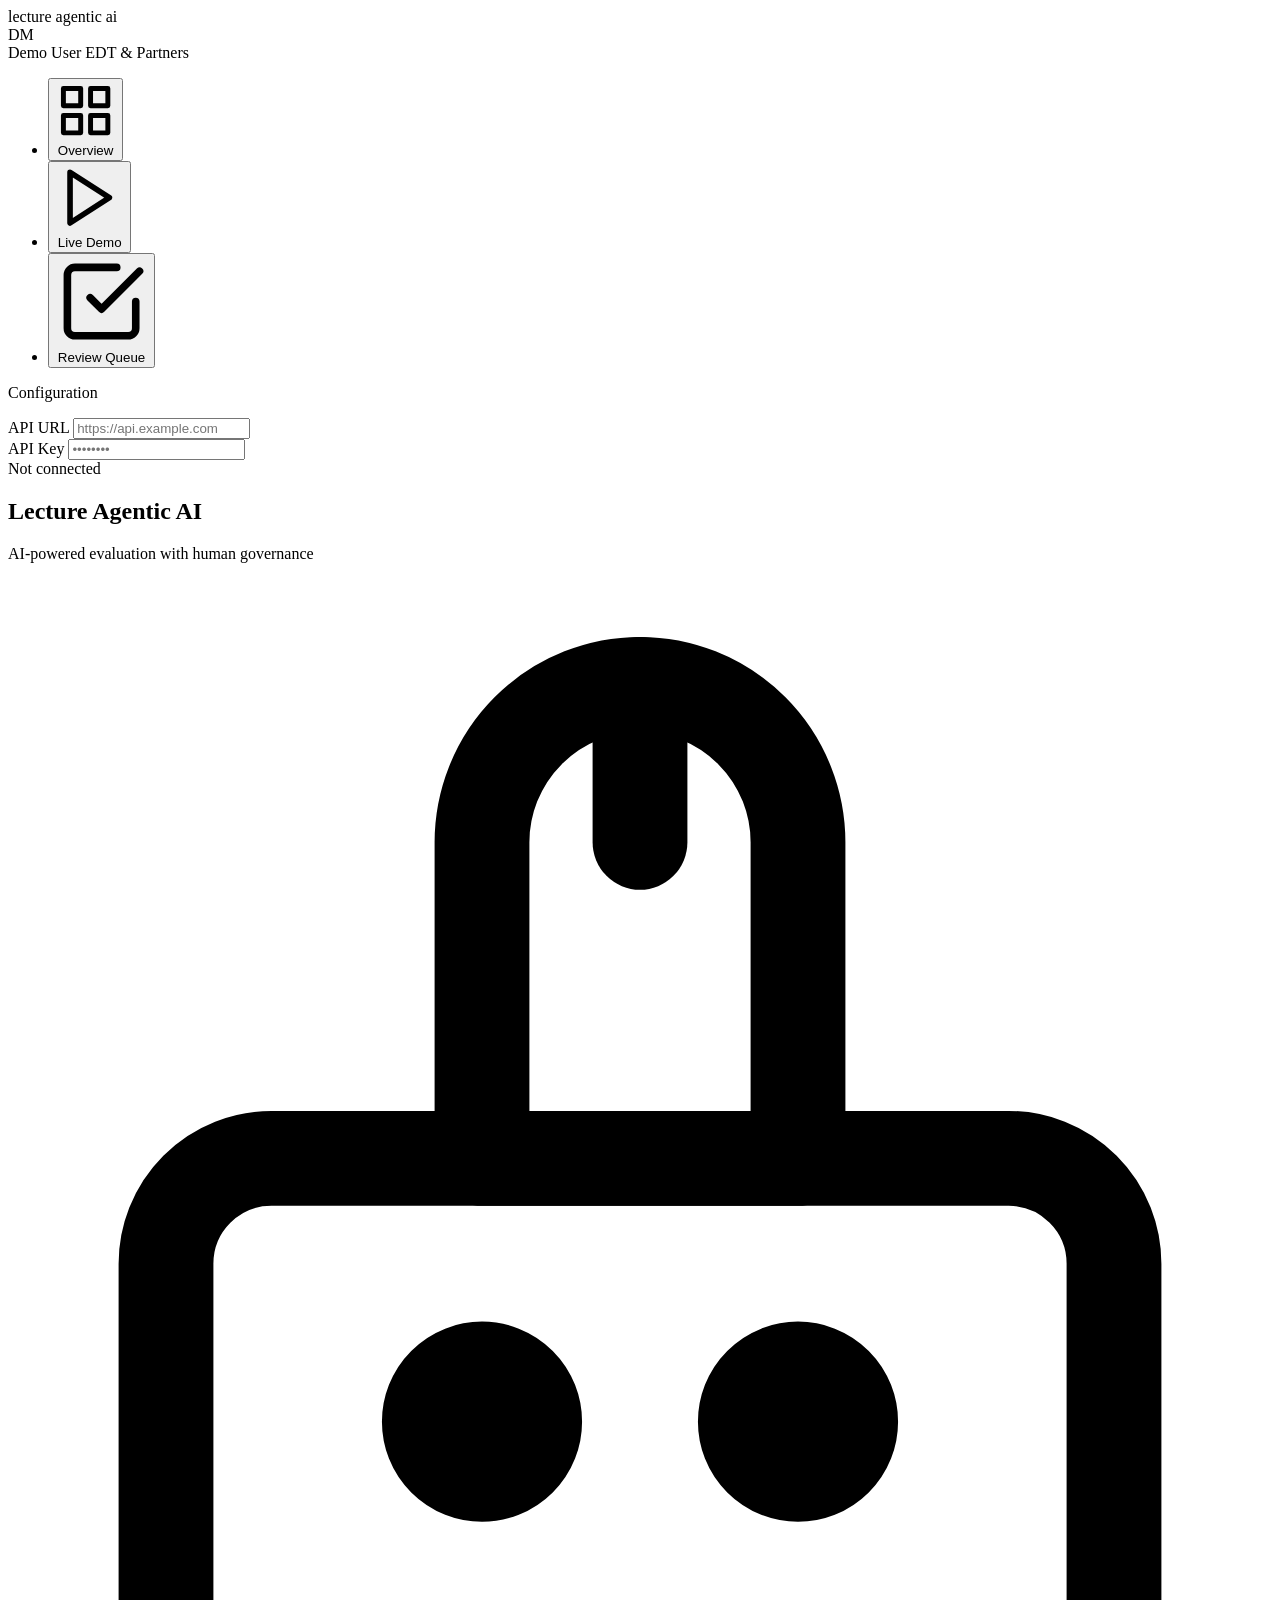
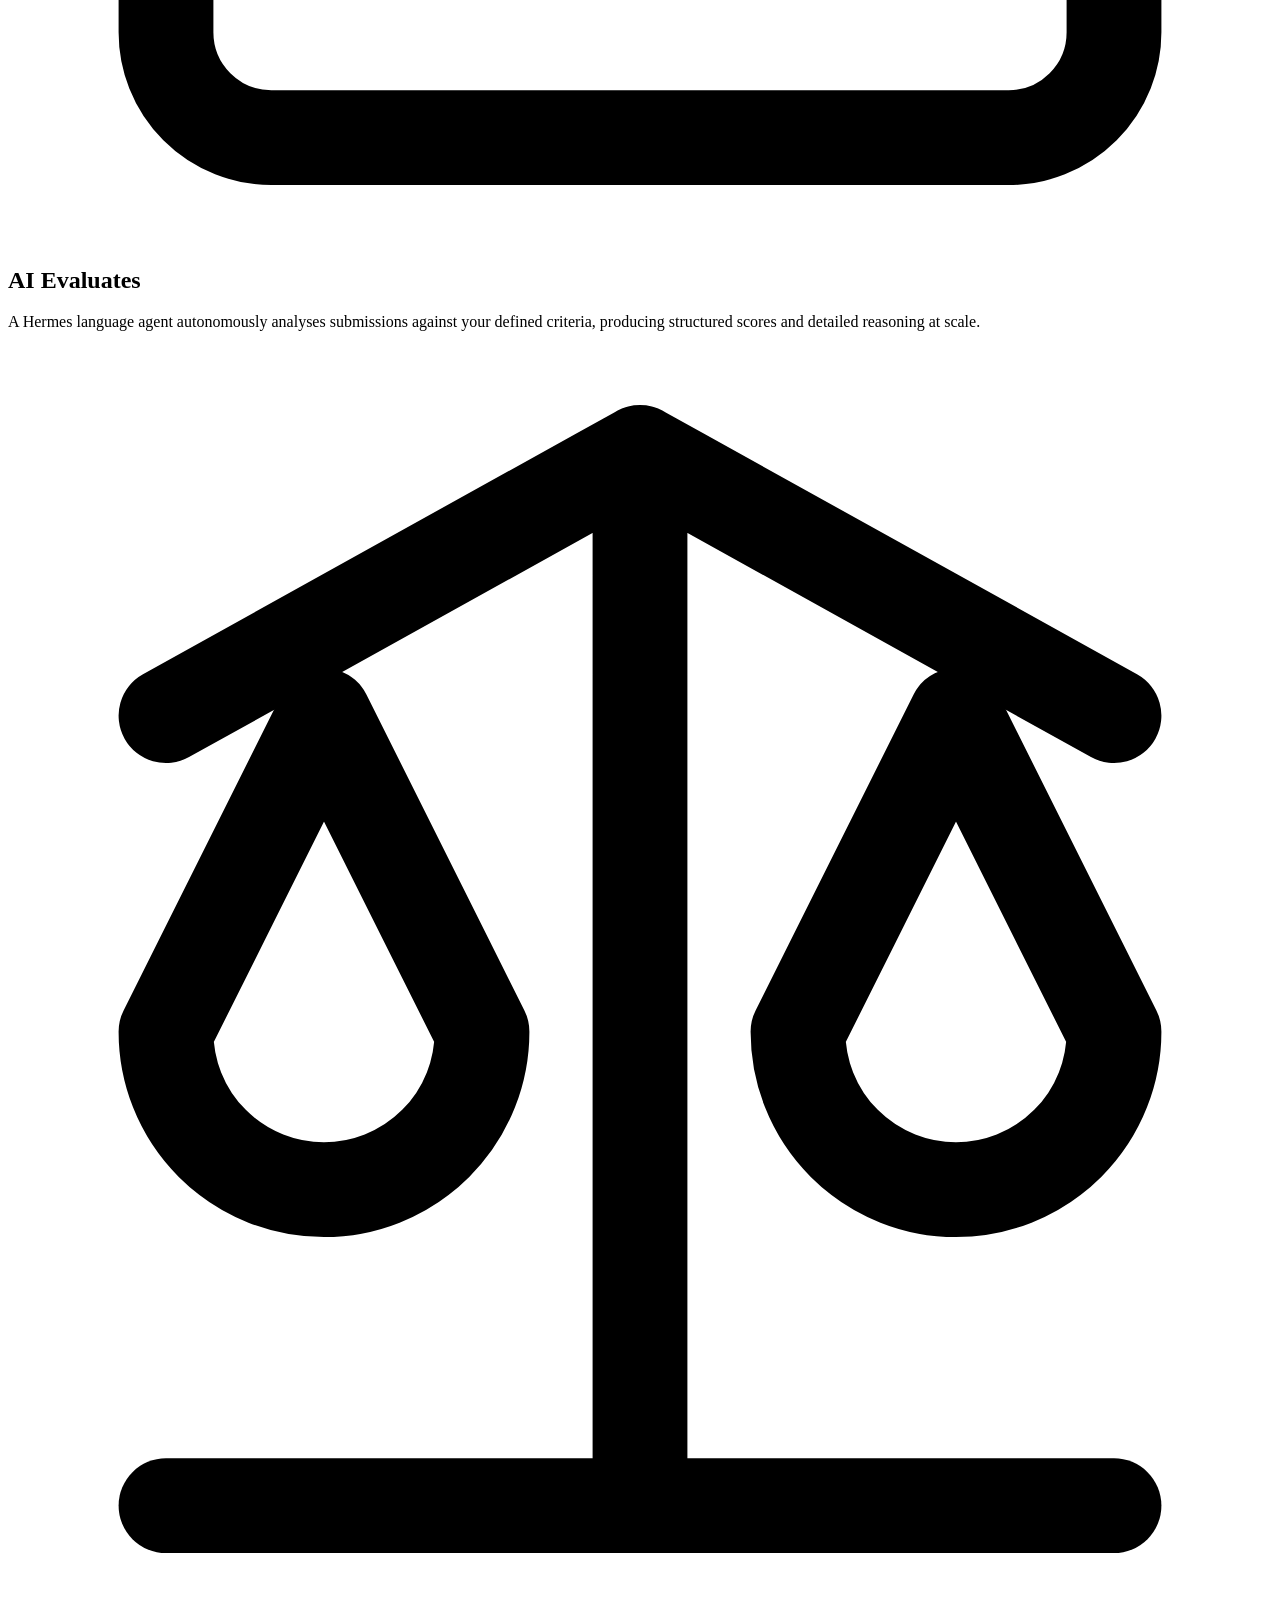
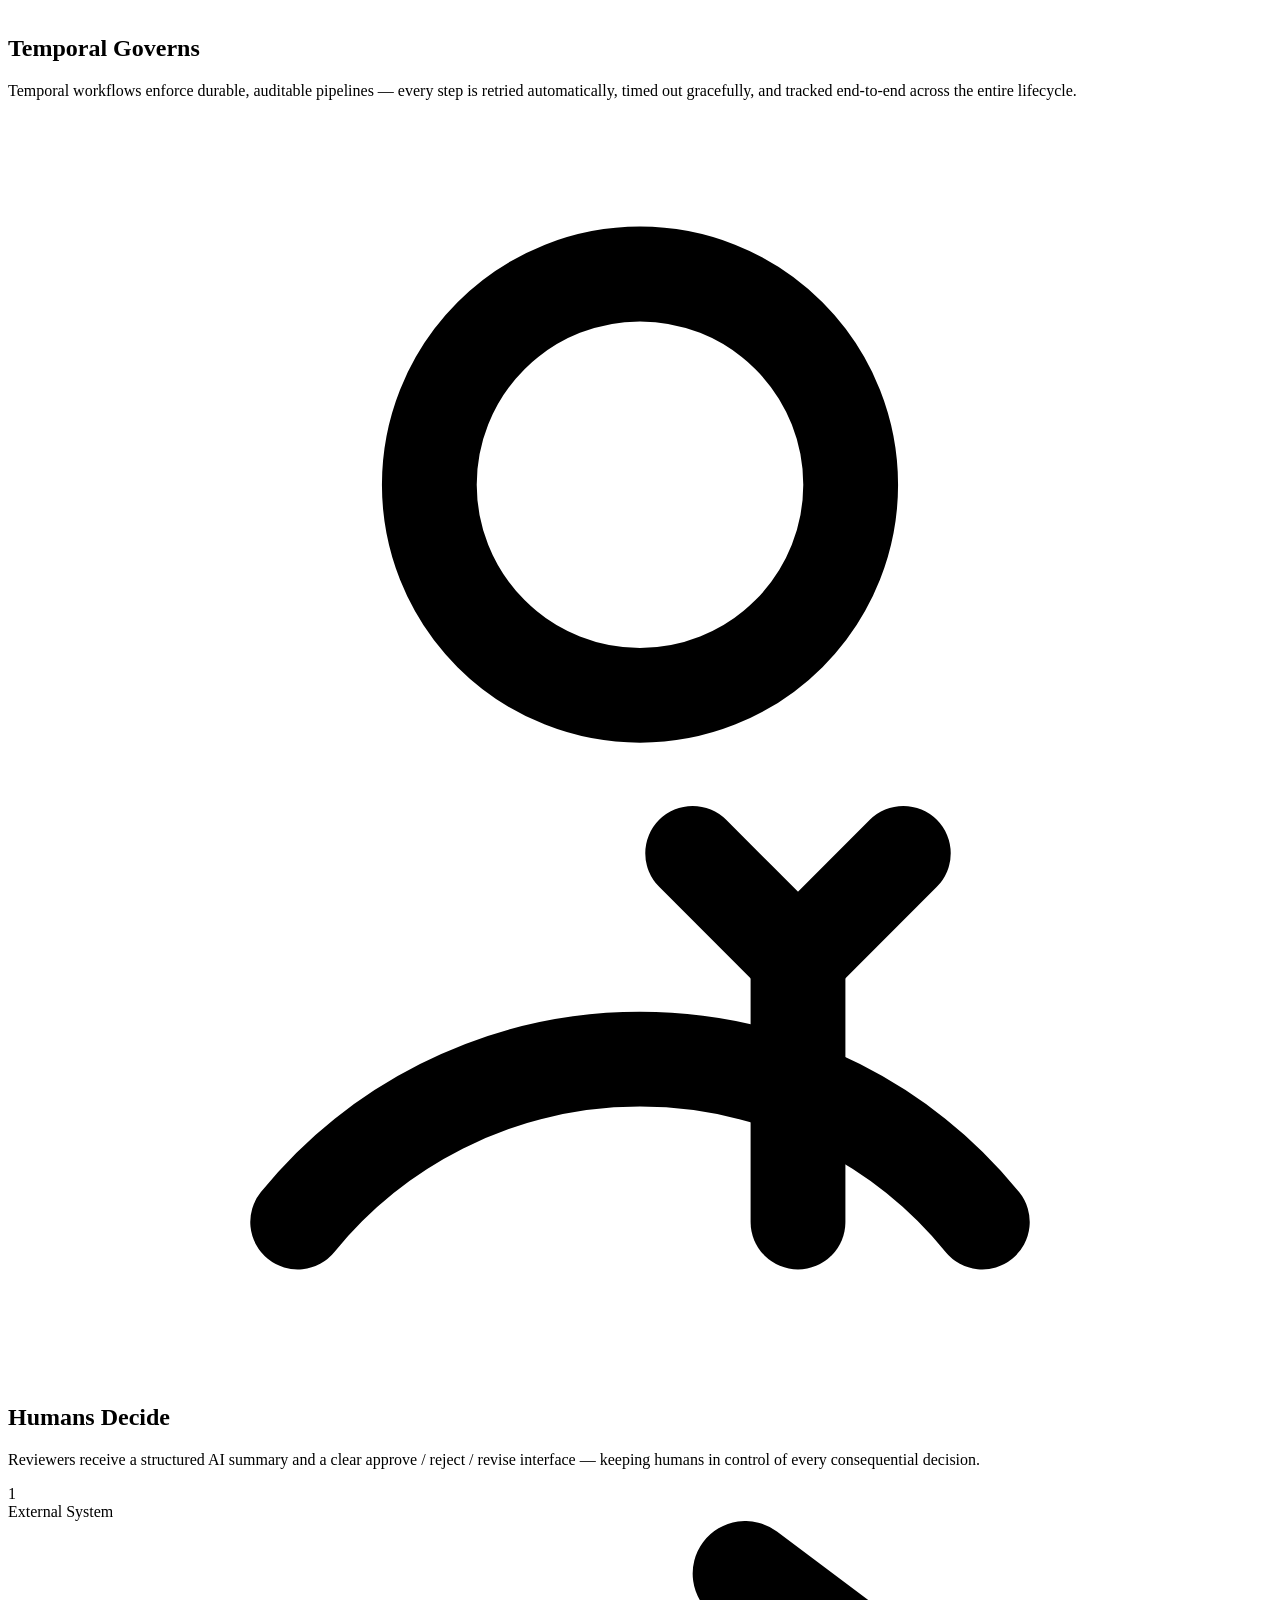
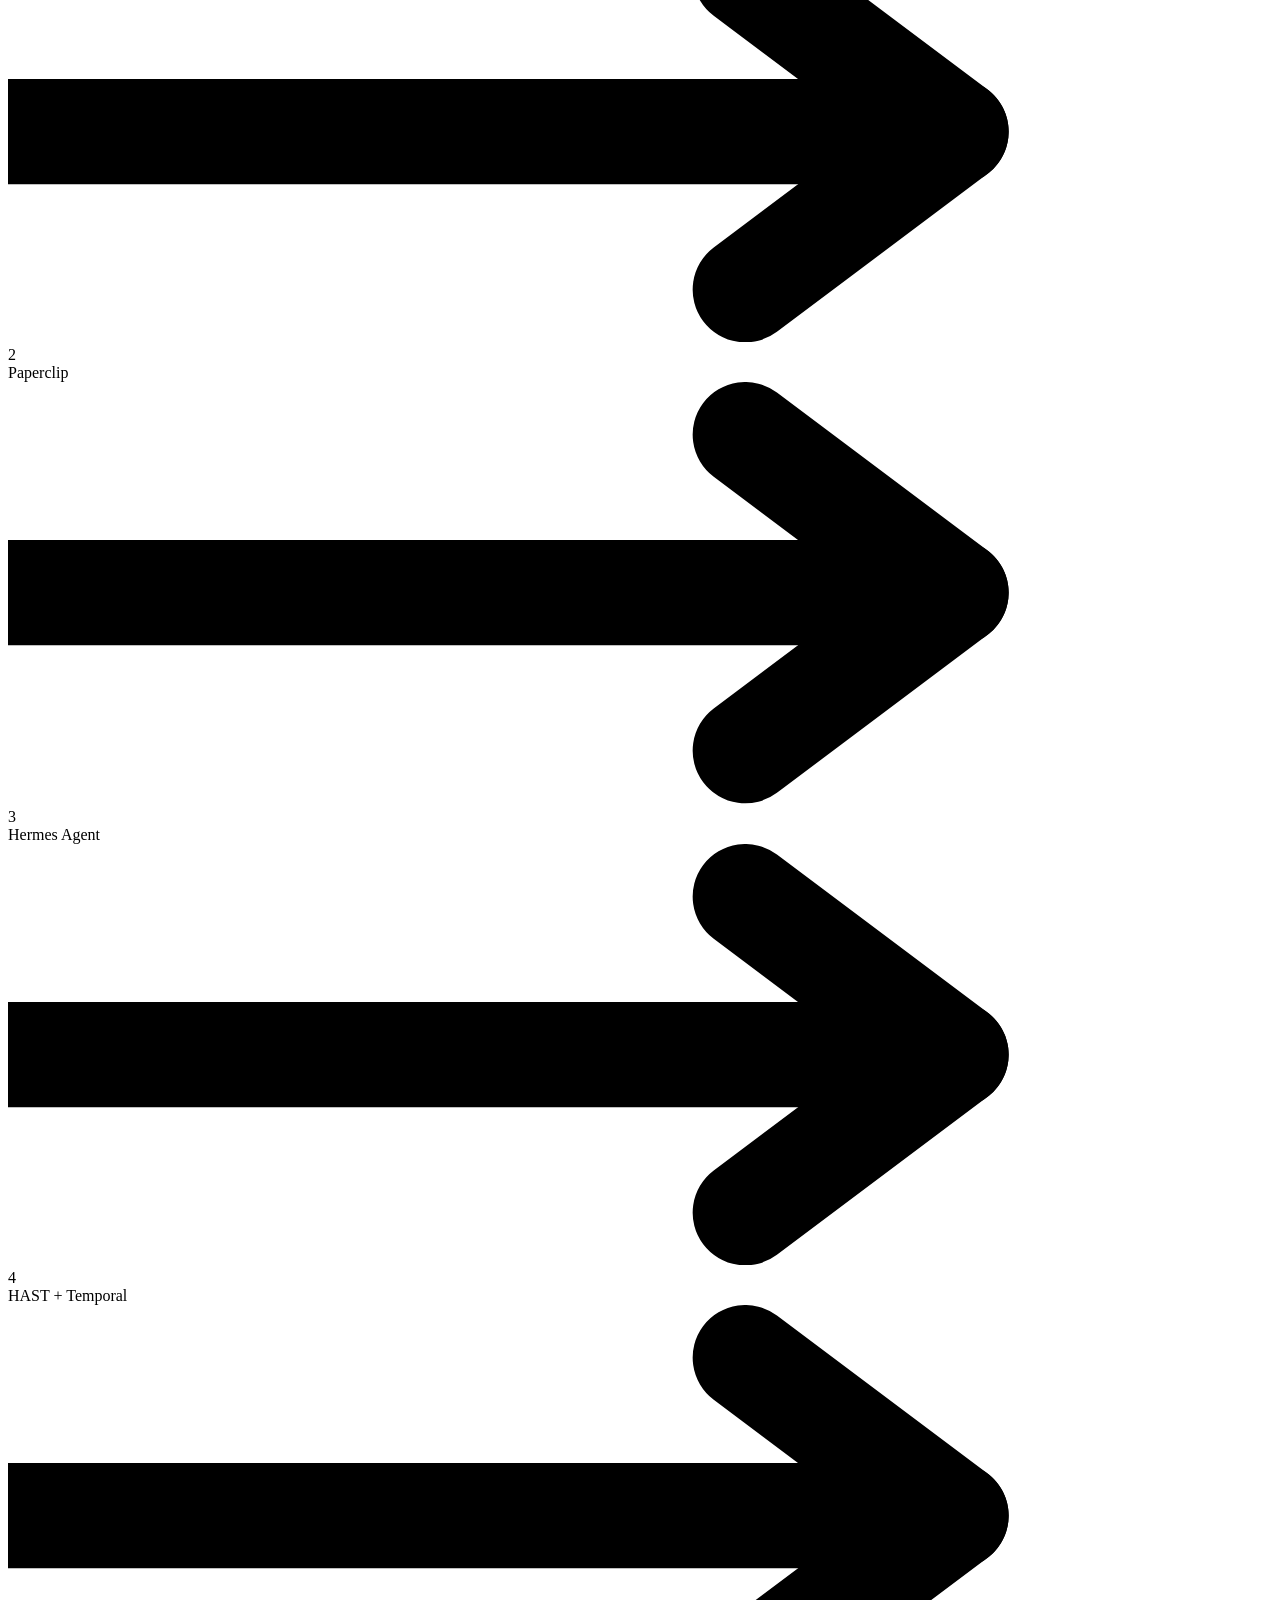
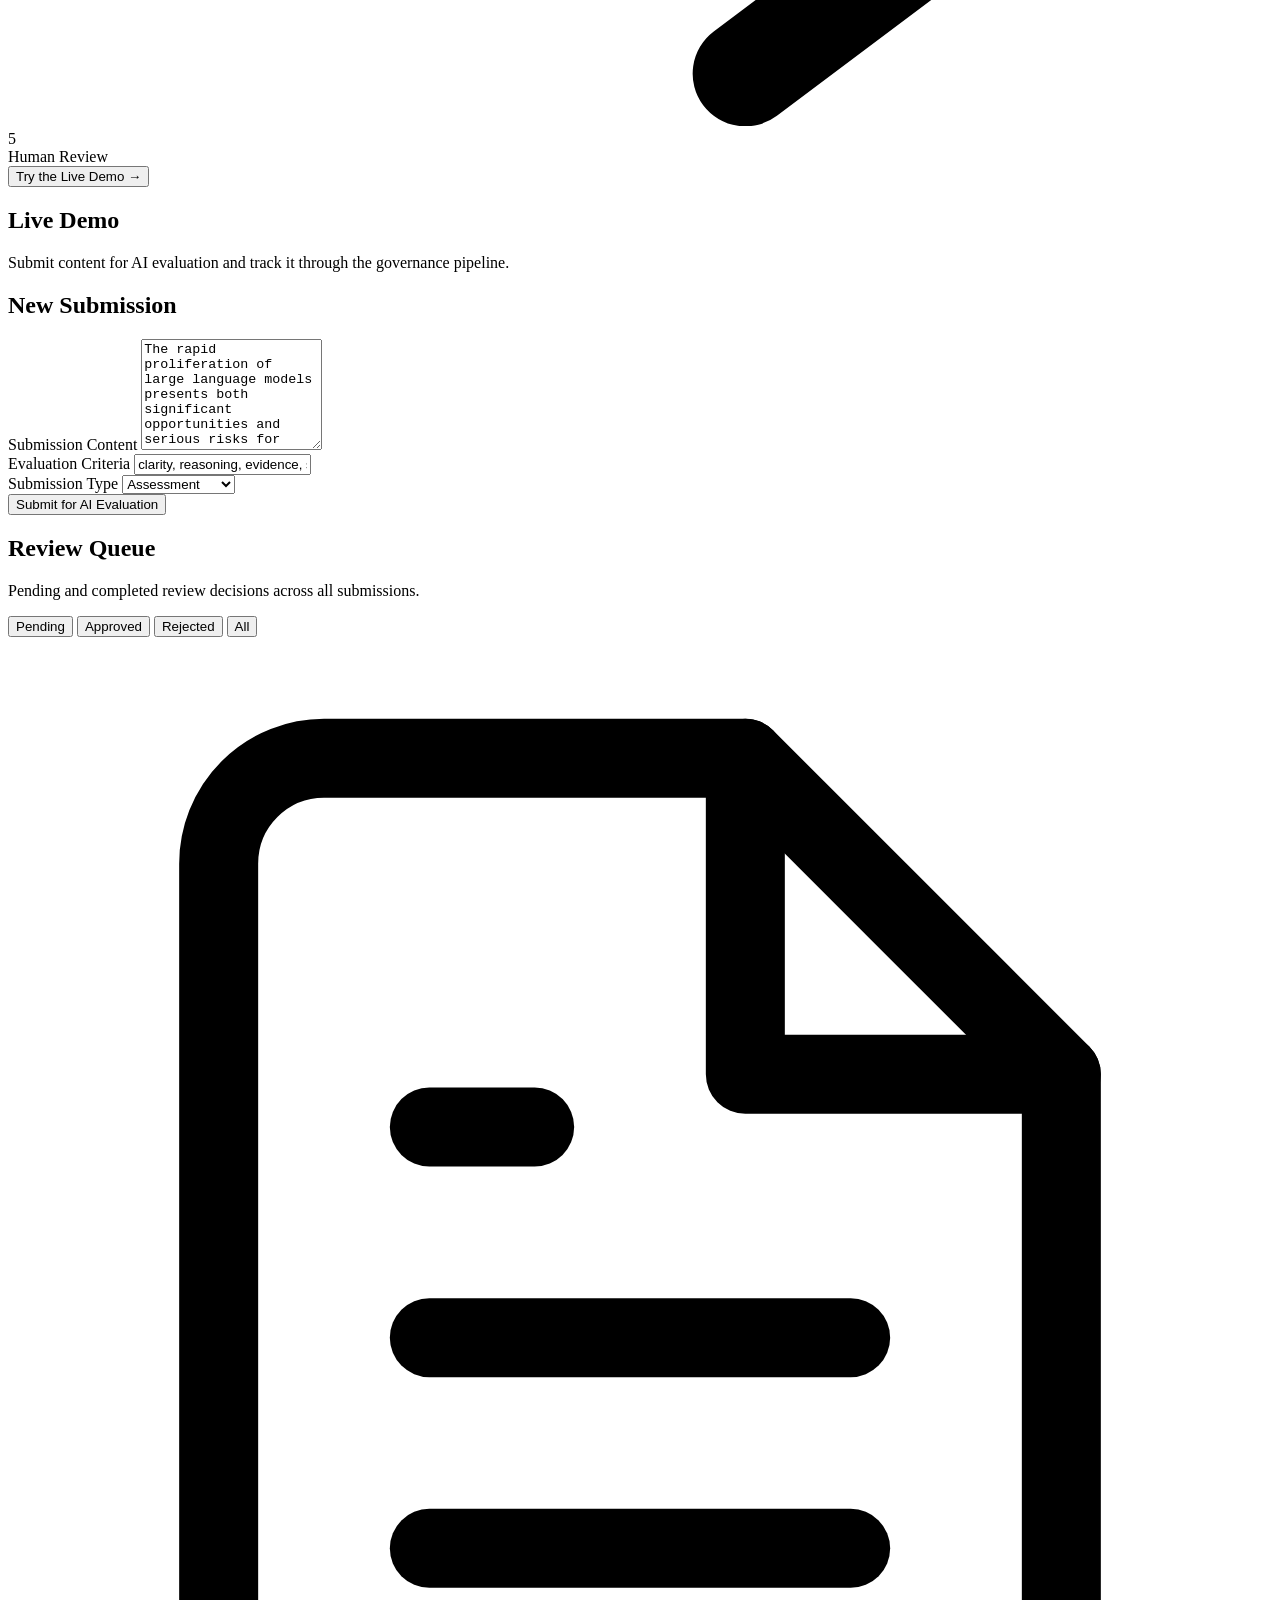
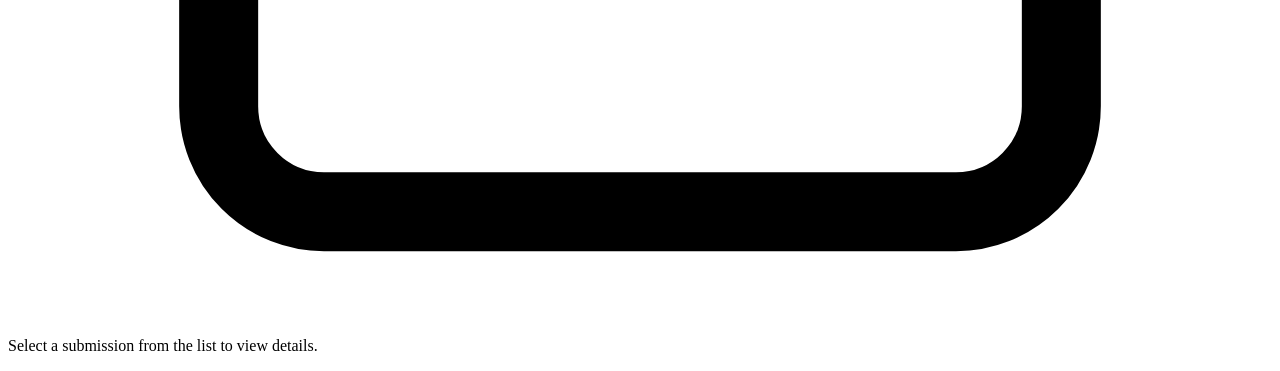
==== demo-ui/index.html @ bf2b2e26 "feat(demo-ui): add HTML shell with hero, pipeline, and review sections" ====
<!DOCTYPE html>
<html lang="en">
<head>
  <meta charset="UTF-8" />
  <meta name="viewport" content="width=device-width, initial-scale=1.0" />
  <title>Lecture Agentic AI</title>
  <link rel="stylesheet" href="styles.css" />
</head>
<body>

  <div class="app-shell">

    <!-- ===== SIDEBAR ===== -->
    <aside class="sidebar">

      <!-- Brand -->
      <div class="sidebar-brand">
        <span class="brand-name">lecture</span>
        <span class="brand-subtitle">agentic ai</span>
      </div>

      <!-- User -->
      <div class="sidebar-user">
        <div class="avatar" aria-label="Demo User avatar">DM</div>
        <div class="user-info">
          <span class="user-name">Demo User</span>
          <span class="user-org">EDT &amp; Partners</span>
        </div>
      </div>

      <!-- Primary navigation -->
      <nav class="sidebar-nav" aria-label="Main navigation">
        <ul role="list">
          <li>
            <button class="nav-link active" data-section="hero" onclick="showSection('hero')" aria-current="page">
              <svg class="nav-icon" viewBox="0 0 24 24" fill="none" stroke="currentColor" stroke-width="2" stroke-linecap="round" stroke-linejoin="round" aria-hidden="true">
                <rect x="3" y="3" width="7" height="7"/><rect x="14" y="3" width="7" height="7"/>
                <rect x="14" y="14" width="7" height="7"/><rect x="3" y="14" width="7" height="7"/>
              </svg>
              Overview
            </button>
          </li>
          <li>
            <button class="nav-link" data-section="demo" onclick="showSection('demo')">
              <svg class="nav-icon" viewBox="0 0 24 24" fill="none" stroke="currentColor" stroke-width="2" stroke-linecap="round" stroke-linejoin="round" aria-hidden="true">
                <polygon points="5 3 19 12 5 21 5 3"/>
              </svg>
              Live Demo
            </button>
          </li>
          <li>
            <button class="nav-link" data-section="review" onclick="showSection('review')">
              <svg class="nav-icon" viewBox="0 0 24 24" fill="none" stroke="currentColor" stroke-width="2" stroke-linecap="round" stroke-linejoin="round" aria-hidden="true">
                <path d="M9 11l3 3L22 4"/><path d="M21 12v7a2 2 0 0 1-2 2H5a2 2 0 0 1-2-2V5a2 2 0 0 1 2-2h11"/>
              </svg>
              Review Queue
            </button>
          </li>
        </ul>
      </nav>

      <!-- Config / connection -->
      <div class="sidebar-config">
        <p class="config-heading">Configuration</p>
        <div class="config-field">
          <label for="cfgApiUrl">API URL</label>
          <input id="cfgApiUrl" type="url" placeholder="https://api.example.com" />
        </div>
        <div class="config-field">
          <label for="cfgApiKey">API Key</label>
          <input id="cfgApiKey" type="password" placeholder="••••••••" />
        </div>
        <div class="connection-status">
          <span class="status-dot" id="statusDot" aria-label="Connection status"></span>
          <span class="status-label" id="statusLabel">Not connected</span>
        </div>
      </div>

    </aside>
    <!-- /sidebar -->

    <!-- ===== MAIN CONTENT ===== -->
    <main class="main-content" id="mainContent">

      <!-- ─── SECTION 1: OVERVIEW ─── -->
      <section id="hero" class="content-section active" aria-labelledby="heroTitle">

        <header class="section-header">
          <h1 id="heroTitle">Lecture Agentic AI</h1>
          <p class="section-subtitle">AI-powered evaluation with human governance</p>
        </header>

        <!-- Hero cards -->
        <div class="hero-cards" role="list">

          <article class="hero-card" role="listitem">
            <div class="hero-card-icon" aria-hidden="true">
              <!-- Robot / AI icon -->
              <svg viewBox="0 0 24 24" fill="none" stroke="currentColor" stroke-width="1.8" stroke-linecap="round" stroke-linejoin="round">
                <rect x="3" y="11" width="18" height="11" rx="2"/><path d="M12 2a3 3 0 0 1 3 3v6H9V5a3 3 0 0 1 3-3z"/>
                <circle cx="9" cy="16" r="1" fill="currentColor"/><circle cx="15" cy="16" r="1" fill="currentColor"/>
                <path d="M12 2v3"/>
              </svg>
            </div>
            <h2 class="hero-card-title">AI Evaluates</h2>
            <p>A Hermes language agent autonomously analyses submissions against your defined criteria, producing structured scores and detailed reasoning at scale.</p>
          </article>

          <article class="hero-card" role="listitem">
            <div class="hero-card-icon" aria-hidden="true">
              <!-- Scales / governance icon -->
              <svg viewBox="0 0 24 24" fill="none" stroke="currentColor" stroke-width="1.8" stroke-linecap="round" stroke-linejoin="round">
                <path d="M12 2v20M3 7l9-5 9 5"/><path d="M6 7l-3 6a3 3 0 0 0 6 0L6 7z"/>
                <path d="M18 7l-3 6a3 3 0 0 0 6 0L18 7z"/><line x1="3" y1="22" x2="21" y2="22"/>
              </svg>
            </div>
            <h2 class="hero-card-title">Temporal Governs</h2>
            <p>Temporal workflows enforce durable, auditable pipelines — every step is retried automatically, timed out gracefully, and tracked end-to-end across the entire lifecycle.</p>
          </article>

          <article class="hero-card" role="listitem">
            <div class="hero-card-icon" aria-hidden="true">
              <!-- Teacher / person icon -->
              <svg viewBox="0 0 24 24" fill="none" stroke="currentColor" stroke-width="1.8" stroke-linecap="round" stroke-linejoin="round">
                <circle cx="12" cy="7" r="4"/><path d="M5.5 21a8.38 8.38 0 0 1 13 0"/>
                <path d="M17 14l-2 2-2-2"/><path d="M15 16v5"/>
              </svg>
            </div>
            <h2 class="hero-card-title">Humans Decide</h2>
            <p>Reviewers receive a structured AI summary and a clear approve / reject / revise interface — keeping humans in control of every consequential decision.</p>
          </article>

        </div>
        <!-- /hero-cards -->

        <!-- Flow diagram -->
        <div class="flow-diagram" role="img" aria-label="Pipeline flow: External System to Paperclip to Hermes Agent to HAST plus Temporal to Human Review">
          <div class="flow-step">
            <div class="flow-number" aria-hidden="true">1</div>
            <div class="flow-label">External System</div>
          </div>
          <div class="flow-arrow" aria-hidden="true">
            <svg viewBox="0 0 24 8" fill="none" stroke="currentColor" stroke-width="2" stroke-linecap="round" stroke-linejoin="round">
              <line x1="0" y1="4" x2="18" y2="4"/><polyline points="14 1 18 4 14 7"/>
            </svg>
          </div>
          <div class="flow-step">
            <div class="flow-number" aria-hidden="true">2</div>
            <div class="flow-label">Paperclip</div>
          </div>
          <div class="flow-arrow" aria-hidden="true">
            <svg viewBox="0 0 24 8" fill="none" stroke="currentColor" stroke-width="2" stroke-linecap="round" stroke-linejoin="round">
              <line x1="0" y1="4" x2="18" y2="4"/><polyline points="14 1 18 4 14 7"/>
            </svg>
          </div>
          <div class="flow-step">
            <div class="flow-number" aria-hidden="true">3</div>
            <div class="flow-label">Hermes Agent</div>
          </div>
          <div class="flow-arrow" aria-hidden="true">
            <svg viewBox="0 0 24 8" fill="none" stroke="currentColor" stroke-width="2" stroke-linecap="round" stroke-linejoin="round">
              <line x1="0" y1="4" x2="18" y2="4"/><polyline points="14 1 18 4 14 7"/>
            </svg>
          </div>
          <div class="flow-step">
            <div class="flow-number" aria-hidden="true">4</div>
            <div class="flow-label">HAST + Temporal</div>
          </div>
          <div class="flow-arrow" aria-hidden="true">
            <svg viewBox="0 0 24 8" fill="none" stroke="currentColor" stroke-width="2" stroke-linecap="round" stroke-linejoin="round">
              <line x1="0" y1="4" x2="18" y2="4"/><polyline points="14 1 18 4 14 7"/>
            </svg>
          </div>
          <div class="flow-step">
            <div class="flow-number" aria-hidden="true">5</div>
            <div class="flow-label">Human Review</div>
          </div>
        </div>
        <!-- /flow-diagram -->

        <div class="hero-cta">
          <button class="btn btn-primary btn-lg" onclick="showSection('demo')">Try the Live Demo →</button>
        </div>

      </section>
      <!-- /hero -->

      <!-- ─── SECTION 2: LIVE DEMO ─── -->
      <section id="demo" class="content-section" aria-labelledby="demoTitle">

        <header class="section-header">
          <h1 id="demoTitle">Live Demo</h1>
          <p class="section-subtitle">Submit content for AI evaluation and track it through the governance pipeline.</p>
        </header>

        <!-- Demo form card -->
        <div class="card" id="demoForm">
          <h2 class="card-title">New Submission</h2>

          <div class="form-group">
            <label for="submissionContent">Submission Content</label>
            <textarea id="submissionContent" rows="7" placeholder="Paste or type the content to be evaluated…">The rapid proliferation of large language models presents both significant opportunities and serious risks for knowledge work. On one hand, these systems dramatically lower the cost of producing fluent, coherent text, enabling organisations to scale communication and analysis at unprecedented rates. On the other hand, the same fluency can mask shallow reasoning, factual errors, and unacknowledged uncertainty. Any governance framework must therefore balance the productivity gains of AI-assisted work against the integrity requirements of consequential decisions. This submission argues that human-in-the-loop review, combined with transparent confidence scoring, is the most practical near-term approach.</textarea>
          </div>

          <div class="form-row">
            <div class="form-group form-group--grow">
              <label for="submissionCriteria">Evaluation Criteria</label>
              <input id="submissionCriteria" type="text" value="clarity, reasoning, evidence, structure" placeholder="e.g. clarity, reasoning, evidence" />
            </div>
            <div class="form-group">
              <label for="submissionType">Submission Type</label>
              <select id="submissionType">
                <option value="assessment">Assessment</option>
                <option value="clinical_review">Clinical Review</option>
                <option value="compliance">Compliance</option>
              </select>
            </div>
          </div>

          <div class="form-actions">
            <button class="btn btn-primary" id="btnSubmit" onclick="submitDemo()">Submit for AI Evaluation</button>
          </div>
        </div>
        <!-- /demoForm -->

        <!-- Pipeline visualization -->
        <div class="pipeline" id="pipeline" hidden aria-label="Evaluation pipeline progress">
          <div class="pipeline-steps">

            <div class="pipeline-step" id="stepSubmitted" data-state="waiting">
              <div class="pipeline-step-icon" aria-hidden="true">
                <svg viewBox="0 0 24 24" fill="none" stroke="currentColor" stroke-width="2" stroke-linecap="round" stroke-linejoin="round">
                  <path d="M21 15v4a2 2 0 0 1-2 2H5a2 2 0 0 1-2-2v-4"/>
                  <polyline points="17 8 12 3 7 8"/><line x1="12" y1="3" x2="12" y2="15"/>
                </svg>
              </div>
              <div class="pipeline-step-body">
                <span class="pipeline-step-label">Submitted</span>
                <span class="pipeline-step-desc" id="descSubmitted"></span>
              </div>
            </div>

            <div class="pipeline-connector" aria-hidden="true"></div>

            <div class="pipeline-step" id="stepAI" data-state="waiting">
              <div class="pipeline-step-icon" aria-hidden="true">
                <svg viewBox="0 0 24 24" fill="none" stroke="currentColor" stroke-width="2" stroke-linecap="round" stroke-linejoin="round">
                  <circle cx="12" cy="12" r="3"/>
                  <path d="M12 1v4M12 19v4M4.22 4.22l2.83 2.83M16.95 16.95l2.83 2.83M1 12h4M19 12h4M4.22 19.78l2.83-2.83M16.95 7.05l2.83-2.83"/>
                </svg>
              </div>
              <div class="pipeline-step-body">
                <span class="pipeline-step-label">AI Evaluation</span>
                <span class="pipeline-step-desc" id="descAI"></span>
              </div>
            </div>

            <div class="pipeline-connector" aria-hidden="true"></div>

            <div class="pipeline-step" id="stepHuman" data-state="waiting">
              <div class="pipeline-step-icon" aria-hidden="true">
                <svg viewBox="0 0 24 24" fill="none" stroke="currentColor" stroke-width="2" stroke-linecap="round" stroke-linejoin="round">
                  <circle cx="12" cy="7" r="4"/><path d="M5.5 21a8.38 8.38 0 0 1 13 0"/>
                </svg>
              </div>
              <div class="pipeline-step-body">
                <span class="pipeline-step-label">Human Review</span>
                <span class="pipeline-step-desc" id="descHuman"></span>
              </div>
            </div>

            <div class="pipeline-connector" aria-hidden="true"></div>

            <div class="pipeline-step" id="stepComplete" data-state="waiting">
              <div class="pipeline-step-icon" aria-hidden="true">
                <svg viewBox="0 0 24 24" fill="none" stroke="currentColor" stroke-width="2" stroke-linecap="round" stroke-linejoin="round">
                  <path d="M22 11.08V12a10 10 0 1 1-5.93-9.14"/>
                  <polyline points="22 4 12 14.01 9 11.01"/>
                </svg>
              </div>
              <div class="pipeline-step-body">
                <span class="pipeline-step-label">Complete</span>
                <span class="pipeline-step-desc" id="descComplete"></span>
              </div>
            </div>

          </div>
        </div>
        <!-- /pipeline -->

        <!-- AI evaluation result card -->
        <div class="card" id="evalCard" hidden>
          <h2 class="card-title">AI Evaluation</h2>
          <div id="evalCardBody">
            <!-- Populated by app.js -->
          </div>
        </div>

        <!-- Inline review panel -->
        <div class="card card--review" id="reviewInline" hidden>
          <h2 class="card-title">Human Review Decision</h2>
          <div class="review-actions">
            <button class="btn btn-approve" id="btnApprove" onclick="submitReview('approved')">
              <svg viewBox="0 0 24 24" fill="none" stroke="currentColor" stroke-width="2" stroke-linecap="round" stroke-linejoin="round" aria-hidden="true">
                <polyline points="20 6 9 17 4 12"/>
              </svg>
              Approve
            </button>
            <button class="btn btn-reject" id="btnReject" onclick="submitReview('rejected')">
              <svg viewBox="0 0 24 24" fill="none" stroke="currentColor" stroke-width="2" stroke-linecap="round" stroke-linejoin="round" aria-hidden="true">
                <line x1="18" y1="6" x2="6" y2="18"/><line x1="6" y1="6" x2="18" y2="18"/>
              </svg>
              Reject
            </button>
            <button class="btn btn-revision" id="btnRevision" onclick="submitReview('revision_requested')">
              <svg viewBox="0 0 24 24" fill="none" stroke="currentColor" stroke-width="2" stroke-linecap="round" stroke-linejoin="round" aria-hidden="true">
                <polyline points="1 4 1 10 7 10"/><path d="M3.51 15a9 9 0 1 0 .49-3.5"/>
              </svg>
              Request Revision
            </button>
          </div>
          <div class="form-group">
            <label for="reviewNotes">Reviewer Notes <span class="label-optional">(optional)</span></label>
            <textarea id="reviewNotes" rows="3" placeholder="Add context or instructions for the submitter…"></textarea>
          </div>
        </div>
        <!-- /reviewInline -->

        <!-- Final result card -->
        <div class="card card--result" id="resultCard" hidden>
          <h2 class="card-title">Result</h2>
          <div id="resultCardBody">
            <!-- Populated by app.js -->
          </div>
        </div>

        <!-- New demo button -->
        <div class="demo-reset" id="btnNewDemoWrap" hidden>
          <button class="btn btn-secondary" id="btnNewDemo" onclick="resetDemo()">Start New Demo</button>
        </div>

      </section>
      <!-- /demo -->

      <!-- ─── SECTION 3: REVIEW QUEUE ─── -->
      <section id="review" class="content-section" aria-labelledby="reviewTitle">

        <header class="section-header">
          <h1 id="reviewTitle">Review Queue</h1>
          <p class="section-subtitle">Pending and completed review decisions across all submissions.</p>
        </header>

        <div class="review-layout">

          <!-- Left column: filter tabs + list -->
          <div class="review-list-col">

            <div class="filter-tabs" role="tablist" aria-label="Filter submissions">
              <button class="filter-tab active" role="tab" aria-selected="true"  data-filter="pending"  onclick="filterReview('pending')">Pending</button>
              <button class="filter-tab"        role="tab" aria-selected="false" data-filter="approved" onclick="filterReview('approved')">Approved</button>
              <button class="filter-tab"        role="tab" aria-selected="false" data-filter="rejected" onclick="filterReview('rejected')">Rejected</button>
              <button class="filter-tab"        role="tab" aria-selected="false" data-filter="all"      onclick="filterReview('all')">All</button>
            </div>

            <div class="review-list-scroll" role="tabpanel" aria-label="Submission list">
              <ul class="review-list" id="reviewList" role="list">
                <!-- Populated by app.js -->
              </ul>
            </div>

          </div>
          <!-- /review-list-col -->

          <!-- Right column: detail panel -->
          <aside class="review-detail-col" aria-label="Submission detail">
            <div class="review-detail" id="reviewDetail">
              <div class="review-detail-placeholder">
                <svg viewBox="0 0 24 24" fill="none" stroke="currentColor" stroke-width="1.5" stroke-linecap="round" stroke-linejoin="round" aria-hidden="true">
                  <path d="M14 2H6a2 2 0 0 0-2 2v16a2 2 0 0 0 2 2h12a2 2 0 0 0 2-2V8z"/>
                  <polyline points="14 2 14 8 20 8"/>
                  <line x1="16" y1="13" x2="8" y2="13"/>
                  <line x1="16" y1="17" x2="8" y2="17"/>
                  <polyline points="10 9 9 9 8 9"/>
                </svg>
                <p>Select a submission from the list to view details.</p>
              </div>
            </div>
          </aside>
          <!-- /review-detail-col -->

        </div>
        <!-- /review-layout -->

      </section>
      <!-- /review -->

    </main>
    <!-- /main-content -->

  </div>
  <!-- /app-shell -->

  <!-- Toast container -->
  <div class="toast-container" id="toastContainer" aria-live="polite" aria-atomic="true">
    <!-- Toasts injected by app.js -->
  </div>

  <script src="app.js"></script>
</body>
</html>
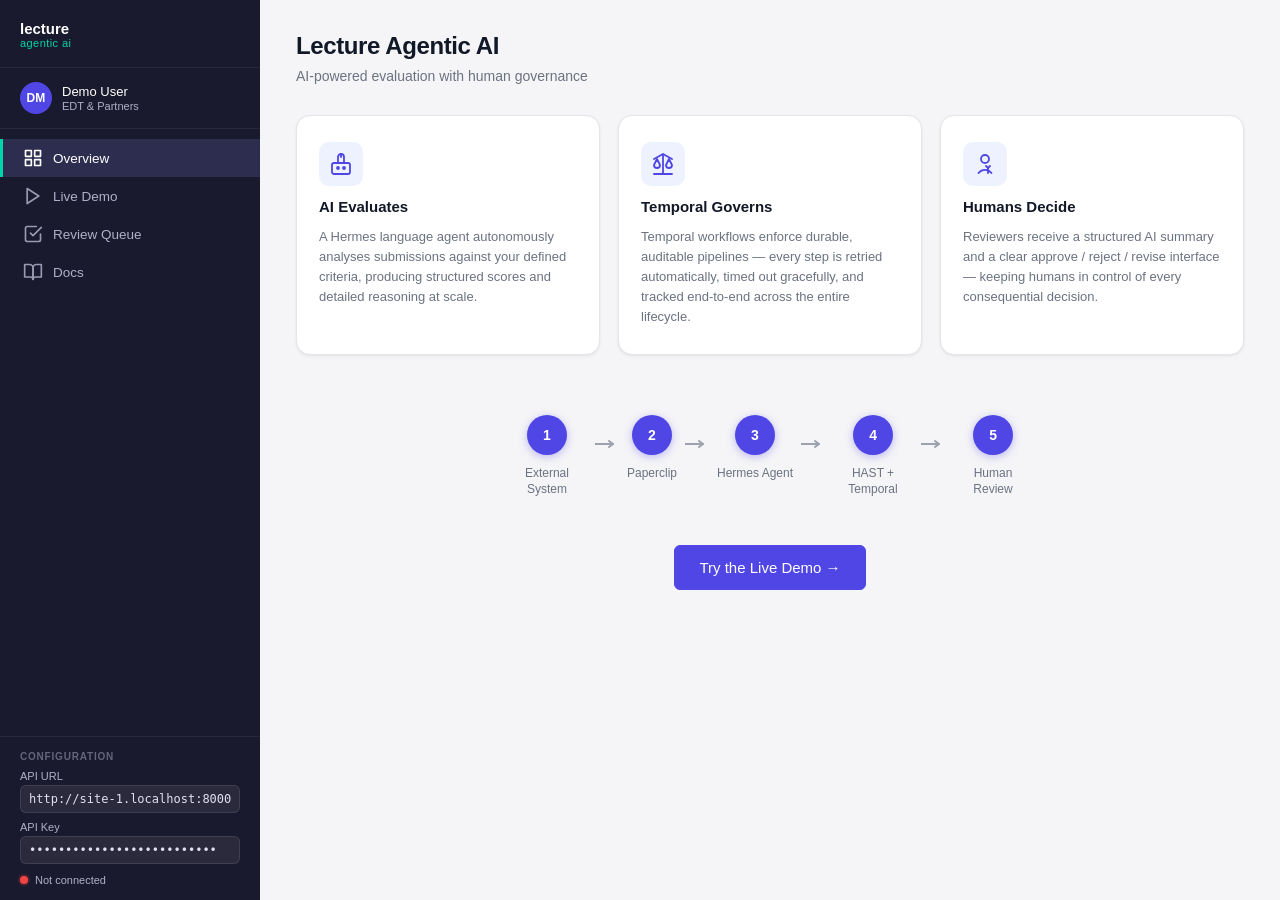
==== commit 049039dc: "fix: default API key for mobile, add Documentation section to demo-ui Co-Authored-By: Claude Sonnet " ====
--- a/demo-ui/index.html
+++ b/demo-ui/index.html
@@ -56,6 +56,10 @@
               Review Queue
             </button>
           </li>
+          <li><button class="nav-link" data-section="docs" onclick="showSection('docs')" aria-label="Documentation">
+            <svg class="nav-icon" viewBox="0 0 24 24" fill="none" stroke="currentColor" stroke-width="2" stroke-linecap="round" stroke-linejoin="round"><path d="M2 3h6a4 4 0 0 1 4 4v14a3 3 0 0 0-3-3H2z"/><path d="M22 3h-6a4 4 0 0 0-4 4v14a3 3 0 0 1 3-3h7z"/></svg>
+            <span class="nav-text">Docs</span>
+          </button></li>
         </ul>
       </nav>
 
@@ -394,6 +398,104 @@
       </section>
       <!-- /review -->
 
+      <!-- ===== SECTION 4 — DOCUMENTATION ===== -->
+      <section id="docs" class="content-section">
+        <div class="section-header">
+          <h1 class="section-title">Documentation</h1>
+          <p class="section-subtitle">Integration guides and API reference</p>
+        </div>
+
+        <div class="docs-grid">
+          <div class="card docs-card">
+            <h3>Quick Start</h3>
+            <p>Get the platform running locally in 3 commands:</p>
+            <pre class="docs-code"><code>git clone &lt;repo-url&gt; &amp;&amp; cd lecture-agentic-ai
+cp .env.example .env    # Fill in API keys
+docker compose up --build</code></pre>
+            <p>Services will be available at:</p>
+            <ul class="docs-list">
+              <li><strong>Demo UI</strong> — <code>http://localhost:3200</code></li>
+              <li><strong>Paperclip Admin</strong> — <code>http://localhost:3100</code></li>
+              <li><strong>HAST API</strong> — <code>http://localhost:8000</code></li>
+              <li><strong>Temporal UI</strong> — <code>http://localhost:8233</code></li>
+            </ul>
+          </div>
+
+          <div class="card docs-card">
+            <h3>LMS Integration</h3>
+            <p>Connect your Learning Management System to submit evaluations automatically:</p>
+            <pre class="docs-code"><code>POST /api/submissions
+Authorization: Bearer $HAST_API_KEY
+Content-Type: application/json
+
+{
+  "submission_type": "assessment",
+  "entity_id": "student-12345",
+  "content": "Essay text here...",
+  "criteria": "Rubric criteria...",
+  "context": {"course_id": "CS-101"}
+}</code></pre>
+            <p>The submission enters a Temporal workflow and waits for human review. Poll <code>GET /api/submissions/{id}</code> for status updates.</p>
+          </div>
+
+          <div class="card docs-card">
+            <h3>Review Decision API</h3>
+            <p>Approve, reject, or request revision on any pending submission:</p>
+            <pre class="docs-code"><code>POST /api/submissions/{id}/review
+Authorization: Bearer $HAST_API_KEY
+Content-Type: application/json
+
+{
+  "decision": "approved",
+  "reviewer_notes": "Well-structured analysis.",
+  "adjusted_score": 85
+}</code></pre>
+            <p>Valid decisions: <code>approved</code>, <code>rejected</code>, <code>revision_requested</code></p>
+          </div>
+
+          <div class="card docs-card">
+            <h3>Webhook Notifications</h3>
+            <p>Get notified when submissions are ready for review or about to expire:</p>
+            <pre class="docs-code"><code># Set in .env or docker-compose.yml:
+NOTIFICATION_WEBHOOK_URL=https://your-system.com/webhook
+
+# Payload sent on review_ready:
+{
+  "event": "review_ready",
+  "submission_id": "abc-123",
+  "deadline": "2026-04-08T12:00:00",
+  "review_url": "/submissions/abc-123"
+}</code></pre>
+          </div>
+
+          <div class="card docs-card">
+            <h3>Architecture</h3>
+            <p>The platform separates AI evaluation from human governance:</p>
+            <ol class="docs-list">
+              <li><strong>External System</strong> — LMS, portal, or API sends a submission</li>
+              <li><strong>Paperclip</strong> — Creates issue, triggers agent heartbeat</li>
+              <li><strong>Hermes Agent</strong> — Evaluates using AI (GLM-5), produces structured feedback</li>
+              <li><strong>HAST + Temporal</strong> — Durable workflow waits for human approval (up to 7 days)</li>
+              <li><strong>Human Review</strong> — Approve, reject, or request revision</li>
+            </ol>
+            <p>See <a href="https://github.com/fierro-ltd/lecture-agentic-ai" target="_blank">GitHub repository</a> for full documentation.</p>
+          </div>
+
+          <div class="card docs-card">
+            <h3>Company Templates</h3>
+            <p>Deploy with industry-specific agent configurations:</p>
+            <table class="docs-table">
+              <thead><tr><th>Industry</th><th>Template</th><th>Agents</th></tr></thead>
+              <tbody>
+                <tr><td>Education</td><td><code>higher-ed</code></td><td>Assessment Quality, Curriculum Compliance, Knowledge Curator</td></tr>
+                <tr><td>Healthcare</td><td><code>healthcare</code></td><td>Documentation Quality, Healthcare Compliance</td></tr>
+                <tr><td>Government</td><td><em>planned</em></td><td><em>planned</em></td></tr>
+              </tbody>
+            </table>
+          </div>
+        </div>
+      </section>
+
     </main>
     <!-- /main-content -->
 
--- a/demo-ui/styles.css
+++ b/demo-ui/styles.css
@@ -0,0 +1,1592 @@
+/* =============================================================
+   Lecture Agentic AI — Demo UI Design System
+   Inspired by Lecture's visual language
+   ============================================================= */
+
+/* ─── CSS Variables ─────────────────────────────────────────── */
+:root {
+  --sidebar-bg: #1a1a2e;
+  --sidebar-hover: #252542;
+  --sidebar-active: #2d2d50;
+  --sidebar-text: #b0b0c8;
+  --sidebar-text-active: #ffffff;
+
+  --content-bg: #f5f5f7;
+  --card-bg: #ffffff;
+  --card-border: #e5e5ea;
+  --card-shadow: 0 1px 3px rgba(0, 0, 0, 0.08);
+
+  --primary: #4f46e5;
+  --primary-hover: #4338ca;
+  --primary-light: #eef2ff;
+  --teal: #00d4aa;
+  --teal-dim: #00a882;
+
+  --green: #22c55e;
+  --green-bg: #f0fdf4;
+  --red: #ef4444;
+  --red-bg: #fef2f2;
+  --yellow: #eab308;
+  --yellow-bg: #fefce8;
+  --orange: #f97316;
+  --orange-bg: #fff7ed;
+
+  --text-primary: #111827;
+  --text-secondary: #6b7280;
+  --text-muted: #9ca3af;
+
+  --font-sans: -apple-system, BlinkMacSystemFont, "Segoe UI", "Inter", sans-serif;
+  --font-mono: "SF Mono", "Fira Code", monospace;
+
+  --radius-sm: 6px;
+  --radius-md: 10px;
+  --radius-lg: 14px;
+  --transition: 150ms ease;
+}
+
+/* ─── Reset & Base ──────────────────────────────────────────── */
+*,
+*::before,
+*::after {
+  box-sizing: border-box;
+  margin: 0;
+  padding: 0;
+}
+
+html,
+body {
+  height: 100%;
+  font-family: var(--font-sans);
+  font-size: 14px;
+  color: var(--text-primary);
+  background: var(--content-bg);
+  -webkit-font-smoothing: antialiased;
+  -moz-osx-font-smoothing: grayscale;
+}
+
+ul[role="list"] {
+  list-style: none;
+}
+
+/* ─── App Shell ─────────────────────────────────────────────── */
+.app-shell {
+  display: flex;
+  flex-direction: row;
+  height: 100vh;
+  overflow: hidden;
+}
+
+/* ─── Sidebar ───────────────────────────────────────────────── */
+.sidebar {
+  width: 260px;
+  min-width: 260px;
+  height: 100vh;
+  background: var(--sidebar-bg);
+  display: flex;
+  flex-direction: column;
+  overflow: hidden;
+  position: fixed;
+  left: 0;
+  top: 0;
+  z-index: 100;
+  transition: width var(--transition);
+}
+
+/* Brand logo */
+.sidebar-brand {
+  display: flex;
+  flex-direction: column;
+  padding: 20px 20px 18px;
+  border-bottom: 1px solid rgba(255, 255, 255, 0.06);
+  flex-shrink: 0;
+}
+
+.brand-name {
+  font-size: 15px;
+  font-weight: 600;
+  color: #ffffff;
+  white-space: nowrap;
+}
+
+.brand-subtitle {
+  font-size: 11px;
+  font-weight: 500;
+  color: var(--teal);
+  letter-spacing: 0.04em;
+  text-transform: lowercase;
+  white-space: nowrap;
+}
+
+/* User avatar */
+.sidebar-user {
+  display: flex;
+  align-items: center;
+  gap: 10px;
+  padding: 14px 20px;
+  border-bottom: 1px solid rgba(255, 255, 255, 0.06);
+  flex-shrink: 0;
+}
+
+.avatar {
+  width: 32px;
+  height: 32px;
+  min-width: 32px;
+  background: var(--primary);
+  border-radius: 50%;
+  display: flex;
+  align-items: center;
+  justify-content: center;
+  font-size: 12px;
+  font-weight: 600;
+  color: #fff;
+  letter-spacing: 0.02em;
+}
+
+.user-info {
+  overflow: hidden;
+  display: flex;
+  flex-direction: column;
+}
+
+.user-name {
+  font-size: 13px;
+  font-weight: 500;
+  color: var(--sidebar-text-active);
+  white-space: nowrap;
+  overflow: hidden;
+  text-overflow: ellipsis;
+}
+
+.user-org {
+  font-size: 11px;
+  color: var(--sidebar-text);
+  white-space: nowrap;
+  overflow: hidden;
+  text-overflow: ellipsis;
+  margin-top: 1px;
+}
+
+/* Navigation */
+.sidebar-nav {
+  flex: 1;
+  overflow-y: auto;
+  padding: 10px 0;
+  scrollbar-width: none;
+}
+
+.sidebar-nav::-webkit-scrollbar {
+  display: none;
+}
+
+.sidebar-nav ul {
+  list-style: none;
+}
+
+.nav-link {
+  display: flex;
+  align-items: center;
+  gap: 10px;
+  width: 100%;
+  padding: 9px 20px;
+  cursor: pointer;
+  transition: background var(--transition), color var(--transition);
+  border: none;
+  border-left: 3px solid transparent;
+  color: var(--sidebar-text);
+  background: transparent;
+  font-size: 13.5px;
+  font-weight: 450;
+  font-family: var(--font-sans);
+  user-select: none;
+  text-decoration: none;
+  text-align: left;
+}
+
+.nav-link:hover {
+  background: var(--sidebar-hover);
+  color: #d0d0e8;
+}
+
+.nav-link.active {
+  background: var(--sidebar-active);
+  color: var(--sidebar-text-active);
+  border-left-color: var(--teal);
+  font-weight: 500;
+}
+
+.nav-icon {
+  width: 20px;
+  height: 20px;
+  flex-shrink: 0;
+  opacity: 0.85;
+}
+
+.nav-link.active .nav-icon {
+  opacity: 1;
+}
+
+/* Config section */
+.sidebar-config {
+  padding: 14px 20px;
+  border-top: 1px solid rgba(255, 255, 255, 0.06);
+  flex-shrink: 0;
+}
+
+.config-heading {
+  font-size: 10px;
+  font-weight: 600;
+  letter-spacing: 0.08em;
+  text-transform: uppercase;
+  color: rgba(176, 176, 200, 0.5);
+  margin-bottom: 8px;
+}
+
+.config-field {
+  margin-bottom: 8px;
+}
+
+.config-field label {
+  font-size: 11px;
+  color: var(--sidebar-text);
+  margin-bottom: 3px;
+  display: block;
+}
+
+.config-field input {
+  width: 100%;
+  background: rgba(255, 255, 255, 0.07);
+  border: 1px solid rgba(255, 255, 255, 0.1);
+  border-radius: var(--radius-sm);
+  padding: 6px 8px;
+  font-size: 12px;
+  color: #e0e0f0;
+  font-family: var(--font-mono);
+  outline: none;
+  transition: border-color var(--transition);
+}
+
+.config-field input:focus {
+  border-color: rgba(79, 70, 229, 0.6);
+}
+
+.config-field input::placeholder {
+  color: rgba(176, 176, 200, 0.35);
+}
+
+/* Connection status */
+.connection-status {
+  display: flex;
+  align-items: center;
+  gap: 7px;
+  margin-top: 10px;
+}
+
+.status-dot {
+  width: 8px;
+  height: 8px;
+  border-radius: 50%;
+  flex-shrink: 0;
+  background: var(--text-muted);
+}
+
+.status-dot--ok {
+  background: var(--green);
+  box-shadow: 0 0 0 2px rgba(34, 197, 94, 0.2);
+}
+
+.status-dot--error {
+  background: var(--red);
+  box-shadow: 0 0 0 2px rgba(239, 68, 68, 0.2);
+}
+
+.status-dot--checking {
+  background: var(--yellow);
+  box-shadow: 0 0 0 2px rgba(234, 179, 8, 0.2);
+  animation: pulse 1s ease-in-out infinite;
+}
+
+.status-label {
+  font-size: 11px;
+  color: var(--sidebar-text);
+}
+
+/* ─── Content Area ──────────────────────────────────────────── */
+.main-content {
+  margin-left: 260px;
+  flex: 1;
+  height: 100vh;
+  overflow-y: auto;
+  background: var(--content-bg);
+  padding: 32px 36px;
+  scrollbar-width: thin;
+  scrollbar-color: #ddd transparent;
+}
+
+.main-content::-webkit-scrollbar {
+  width: 5px;
+}
+
+.main-content::-webkit-scrollbar-track {
+  background: transparent;
+}
+
+.main-content::-webkit-scrollbar-thumb {
+  background: #d1d5db;
+  border-radius: 10px;
+}
+
+/* ─── Sections ──────────────────────────────────────────────── */
+.content-section {
+  display: none;
+}
+
+.content-section.active {
+  display: block;
+}
+
+.section-header {
+  margin-bottom: 28px;
+}
+
+.section-header h1 {
+  font-size: 24px;
+  font-weight: 700;
+  color: var(--text-primary);
+  letter-spacing: -0.4px;
+  line-height: 1.2;
+}
+
+.section-subtitle {
+  font-size: 14px;
+  color: var(--text-secondary);
+  margin-top: 5px;
+  line-height: 1.5;
+}
+
+/* ─── Cards ─────────────────────────────────────────────────── */
+.card {
+  background: var(--card-bg);
+  border: 1px solid var(--card-border);
+  border-radius: var(--radius-lg);
+  box-shadow: var(--card-shadow);
+  padding: 24px;
+  margin-bottom: 20px;
+}
+
+.card--review {
+  border-left: 4px solid var(--primary);
+}
+
+.card--result {
+  border-left: 4px solid var(--card-border);
+}
+
+.card-title {
+  font-size: 15px;
+  font-weight: 600;
+  color: var(--text-primary);
+  margin-bottom: 16px;
+}
+
+/* ─── Hero Section ──────────────────────────────────────────── */
+.hero-cards {
+  display: grid;
+  grid-template-columns: repeat(3, 1fr);
+  gap: 18px;
+  margin-bottom: 32px;
+}
+
+.hero-card {
+  background: var(--card-bg);
+  border: 1px solid var(--card-border);
+  border-radius: var(--radius-lg);
+  box-shadow: var(--card-shadow);
+  padding: 26px 22px;
+  display: flex;
+  flex-direction: column;
+  align-items: flex-start;
+  gap: 12px;
+  transition: box-shadow var(--transition), transform var(--transition);
+  cursor: default;
+}
+
+.hero-card:hover {
+  box-shadow: 0 8px 24px rgba(0, 0, 0, 0.1);
+  transform: translateY(-2px);
+}
+
+.hero-card-icon {
+  width: 44px;
+  height: 44px;
+  border-radius: var(--radius-md);
+  background: var(--primary-light);
+  display: flex;
+  align-items: center;
+  justify-content: center;
+}
+
+.hero-card-icon svg {
+  width: 24px;
+  height: 24px;
+  color: var(--primary);
+}
+
+.hero-card-title {
+  font-size: 15px;
+  font-weight: 600;
+  color: var(--text-primary);
+}
+
+.hero-card p {
+  font-size: 13px;
+  color: var(--text-secondary);
+  line-height: 1.55;
+}
+
+/* Flow diagram */
+.flow-diagram {
+  display: flex;
+  align-items: flex-start;
+  justify-content: center;
+  gap: 0;
+  padding: 28px 0 20px;
+  flex-wrap: nowrap;
+  overflow-x: auto;
+}
+
+.flow-step {
+  display: flex;
+  flex-direction: column;
+  align-items: center;
+  gap: 10px;
+  flex-shrink: 0;
+}
+
+.flow-number {
+  width: 40px;
+  height: 40px;
+  border-radius: 50%;
+  background: var(--primary);
+  display: flex;
+  align-items: center;
+  justify-content: center;
+  color: #fff;
+  font-size: 14px;
+  font-weight: 700;
+  box-shadow: 0 2px 8px rgba(79, 70, 229, 0.35);
+}
+
+.flow-label {
+  font-size: 12px;
+  font-weight: 500;
+  color: var(--text-secondary);
+  text-align: center;
+  max-width: 80px;
+  line-height: 1.35;
+}
+
+.flow-arrow {
+  margin: 0 8px;
+  align-self: center;
+  flex-shrink: 0;
+  color: var(--text-muted);
+  padding-bottom: 26px;
+}
+
+.flow-arrow svg {
+  width: 24px;
+  height: 8px;
+}
+
+/* CTA */
+.hero-cta {
+  display: flex;
+  justify-content: center;
+  margin-top: 28px;
+}
+
+/* ─── Buttons ────────────────────────────────────────────────── */
+.btn {
+  display: inline-flex;
+  align-items: center;
+  gap: 7px;
+  padding: 9px 18px;
+  border-radius: var(--radius-sm);
+  font-size: 13.5px;
+  font-weight: 500;
+  font-family: var(--font-sans);
+  cursor: pointer;
+  border: 1px solid transparent;
+  transition: background var(--transition), box-shadow var(--transition), opacity var(--transition);
+  text-decoration: none;
+  white-space: nowrap;
+  line-height: 1.4;
+}
+
+.btn:disabled {
+  opacity: 0.5;
+  cursor: not-allowed;
+}
+
+.btn svg {
+  width: 16px;
+  height: 16px;
+  flex-shrink: 0;
+}
+
+.btn-primary {
+  background: var(--primary);
+  color: #fff;
+  border-color: var(--primary);
+}
+
+.btn-primary:hover:not(:disabled) {
+  background: var(--primary-hover);
+  border-color: var(--primary-hover);
+  box-shadow: 0 2px 8px rgba(79, 70, 229, 0.3);
+}
+
+.btn-secondary {
+  background: transparent;
+  color: var(--primary);
+  border-color: var(--primary);
+}
+
+.btn-secondary:hover:not(:disabled) {
+  background: var(--primary-light);
+}
+
+.btn-lg {
+  padding: 11px 24px;
+  font-size: 15px;
+}
+
+.btn-approve {
+  background: var(--green);
+  color: #fff;
+  border-color: var(--green);
+}
+
+.btn-approve:hover:not(:disabled) {
+  background: #16a34a;
+  border-color: #16a34a;
+  box-shadow: 0 2px 8px rgba(34, 197, 94, 0.3);
+}
+
+.btn-reject {
+  background: var(--red);
+  color: #fff;
+  border-color: var(--red);
+}
+
+.btn-reject:hover:not(:disabled) {
+  background: #dc2626;
+  border-color: #dc2626;
+  box-shadow: 0 2px 8px rgba(239, 68, 68, 0.3);
+}
+
+.btn-revision {
+  background: var(--orange);
+  color: #fff;
+  border-color: var(--orange);
+}
+
+.btn-revision:hover:not(:disabled) {
+  background: #ea6c04;
+  border-color: #ea6c04;
+  box-shadow: 0 2px 8px rgba(249, 115, 22, 0.3);
+}
+
+/* ─── Form Styling ──────────────────────────────────────────── */
+.form-group {
+  margin-bottom: 16px;
+}
+
+.form-group--grow {
+  flex: 1;
+}
+
+.form-group label {
+  display: block;
+  font-size: 13px;
+  font-weight: 500;
+  color: var(--text-primary);
+  margin-bottom: 5px;
+}
+
+.label-optional {
+  font-weight: 400;
+  color: var(--text-muted);
+  font-size: 12px;
+}
+
+.form-row {
+  display: grid;
+  grid-template-columns: 1fr 1fr;
+  gap: 14px;
+  margin-bottom: 16px;
+}
+
+.form-group input[type="text"],
+.form-group input[type="url"],
+.form-group input[type="password"],
+.form-group textarea,
+.form-group select {
+  width: 100%;
+  padding: 9px 12px;
+  font-size: 13.5px;
+  font-family: var(--font-sans);
+  color: var(--text-primary);
+  background: #fff;
+  border: 1px solid var(--card-border);
+  border-radius: var(--radius-sm);
+  outline: none;
+  transition: border-color var(--transition), box-shadow var(--transition);
+}
+
+.form-group input:focus,
+.form-group textarea:focus,
+.form-group select:focus {
+  border-color: var(--primary);
+  box-shadow: 0 0 0 3px rgba(79, 70, 229, 0.1);
+}
+
+.form-group input::placeholder,
+.form-group textarea::placeholder {
+  color: var(--text-muted);
+}
+
+.form-group textarea {
+  resize: vertical;
+  min-height: 80px;
+  line-height: 1.55;
+}
+
+.form-group select {
+  appearance: none;
+  -webkit-appearance: none;
+  background-image: url("data:image/svg+xml,%3Csvg xmlns='http://www.w3.org/2000/svg' width='12' height='8' viewBox='0 0 12 8'%3E%3Cpath d='M1 1l5 5 5-5' stroke='%236b7280' stroke-width='1.5' fill='none' stroke-linecap='round' stroke-linejoin='round'/%3E%3C/svg%3E");
+  background-repeat: no-repeat;
+  background-position: right 12px center;
+  padding-right: 34px;
+  cursor: pointer;
+}
+
+.form-actions {
+  display: flex;
+  gap: 10px;
+  justify-content: flex-end;
+  margin-top: 20px;
+  padding-top: 18px;
+  border-top: 1px solid var(--card-border);
+}
+
+/* ─── Pipeline ──────────────────────────────────────────────── */
+.pipeline {
+  margin-bottom: 20px;
+}
+
+.pipeline-steps {
+  display: flex;
+  align-items: flex-start;
+  gap: 0;
+}
+
+.pipeline-step {
+  display: flex;
+  align-items: flex-start;
+  gap: 10px;
+  padding: 14px 16px;
+  flex: 1;
+  min-width: 0;
+}
+
+.pipeline-connector {
+  width: 2px;
+  min-width: 2px;
+  background: var(--card-border);
+  align-self: stretch;
+  margin: 8px 0;
+  border-radius: 2px;
+}
+
+.pipeline-step.complete + .pipeline-connector {
+  background: var(--green);
+}
+
+.pipeline-step.active + .pipeline-connector {
+  background: linear-gradient(to right, var(--primary), var(--card-border));
+}
+
+.pipeline-step-icon {
+  width: 36px;
+  height: 36px;
+  min-width: 36px;
+  border-radius: 50%;
+  background: #f3f4f6;
+  display: flex;
+  align-items: center;
+  justify-content: center;
+  transition: background var(--transition), color var(--transition);
+  flex-shrink: 0;
+}
+
+.pipeline-step-icon svg {
+  width: 18px;
+  height: 18px;
+}
+
+.pipeline-step.waiting .pipeline-step-icon {
+  background: #f3f4f6;
+  color: var(--text-muted);
+}
+
+.pipeline-step.active .pipeline-step-icon {
+  background: var(--primary-light);
+  color: var(--primary);
+  animation: pulse 1.5s ease-in-out infinite;
+}
+
+.pipeline-step.complete .pipeline-step-icon {
+  background: var(--green-bg);
+  color: var(--green);
+}
+
+.pipeline-step-body {
+  flex: 1;
+  padding-top: 2px;
+  min-width: 0;
+}
+
+.pipeline-step-label {
+  display: block;
+  font-size: 13.5px;
+  font-weight: 600;
+  color: var(--text-primary);
+  margin-bottom: 2px;
+}
+
+.pipeline-step.waiting .pipeline-step-label {
+  color: var(--text-muted);
+  font-weight: 500;
+}
+
+.pipeline-step.active .pipeline-step-label {
+  color: var(--primary);
+}
+
+.pipeline-step.complete .pipeline-step-label {
+  color: var(--text-primary);
+}
+
+.pipeline-step-desc {
+  display: block;
+  font-size: 12px;
+  color: var(--text-secondary);
+  line-height: 1.45;
+}
+
+.pipeline-step.waiting .pipeline-step-desc {
+  color: var(--text-muted);
+}
+
+/* ─── Evaluation Display ────────────────────────────────────── */
+.eval-score {
+  display: flex;
+  align-items: baseline;
+  gap: 4px;
+  padding-bottom: 20px;
+  border-bottom: 1px solid var(--card-border);
+  margin-bottom: 20px;
+}
+
+.eval-score-number {
+  font-size: 48px;
+  font-weight: 800;
+  color: var(--primary);
+  line-height: 1;
+  letter-spacing: -2px;
+}
+
+.eval-score-label {
+  font-size: 18px;
+  font-weight: 500;
+  color: var(--text-muted);
+}
+
+/* Criteria breakdown */
+.eval-criteria {
+  margin-bottom: 18px;
+}
+
+.eval-criteria h3 {
+  font-size: 12px;
+  font-weight: 600;
+  text-transform: uppercase;
+  letter-spacing: 0.06em;
+  color: var(--text-muted);
+  margin-bottom: 8px;
+}
+
+.eval-criteria-list {
+  list-style: none;
+  display: flex;
+  flex-direction: column;
+  gap: 6px;
+}
+
+.eval-criteria-list li {
+  display: flex;
+  align-items: center;
+  justify-content: space-between;
+  font-size: 13px;
+  color: var(--text-secondary);
+  padding: 6px 10px;
+  background: #f9f9fb;
+  border-radius: var(--radius-sm);
+}
+
+.eval-criterion-name {
+  font-weight: 500;
+  text-transform: capitalize;
+}
+
+.eval-criterion-score {
+  font-weight: 700;
+  color: var(--primary);
+  font-family: var(--font-mono);
+}
+
+/* Strengths / Weaknesses */
+.eval-list {
+  margin-bottom: 18px;
+}
+
+.eval-list h3 {
+  font-size: 12px;
+  font-weight: 600;
+  text-transform: uppercase;
+  letter-spacing: 0.06em;
+  color: var(--text-muted);
+  margin-bottom: 8px;
+}
+
+.eval-list ul {
+  list-style: none;
+  display: flex;
+  flex-direction: column;
+  gap: 6px;
+}
+
+.eval-list ul li {
+  font-size: 13px;
+  color: var(--text-secondary);
+  line-height: 1.45;
+  padding: 4px 0;
+}
+
+.eval-list--strengths ul li {
+  color: #15803d;
+}
+
+.eval-list--weaknesses ul li {
+  color: #b91c1c;
+}
+
+/* Feedback */
+.eval-feedback {
+  background: #f9f9fb;
+  border-left: 3px solid var(--primary);
+  border-radius: 0 var(--radius-sm) var(--radius-sm) 0;
+  padding: 14px 18px;
+  font-size: 13.5px;
+  color: var(--text-secondary);
+  line-height: 1.6;
+  font-style: italic;
+  margin-top: 8px;
+}
+
+/* ─── Review Actions ────────────────────────────────────────── */
+.review-actions {
+  display: flex;
+  gap: 10px;
+  margin-bottom: 16px;
+}
+
+.review-actions .btn {
+  flex: 1;
+  justify-content: center;
+}
+
+/* ─── Result Display ────────────────────────────────────────── */
+.result-decision {
+  display: inline-flex;
+  align-items: center;
+  padding: 12px 20px;
+  border-radius: var(--radius-md);
+  font-weight: 600;
+  font-size: 14px;
+  margin-bottom: 12px;
+}
+
+.result-decision-label {
+  text-transform: uppercase;
+  letter-spacing: 0.05em;
+}
+
+.result-decision--approved {
+  background: var(--green-bg);
+  color: #15803d;
+  border: 1px solid #bbf7d0;
+}
+
+.result-decision--rejected {
+  background: var(--red-bg);
+  color: #b91c1c;
+  border: 1px solid #fecaca;
+}
+
+.result-decision--revision_requested {
+  background: var(--orange-bg);
+  color: #c2410c;
+  border: 1px solid #fed7aa;
+}
+
+.result-notes {
+  margin-top: 12px;
+}
+
+.result-notes h3 {
+  font-size: 12px;
+  font-weight: 600;
+  text-transform: uppercase;
+  letter-spacing: 0.06em;
+  color: var(--text-muted);
+  margin-bottom: 6px;
+}
+
+.result-notes p {
+  font-size: 13.5px;
+  color: var(--text-primary);
+  line-height: 1.5;
+}
+
+/* Demo reset */
+.demo-reset {
+  display: flex;
+  justify-content: center;
+  margin-top: 24px;
+}
+
+/* ─── Review Queue Section ───────────────────────────────────── */
+.review-layout {
+  display: flex;
+  gap: 20px;
+  align-items: flex-start;
+  min-height: calc(100vh - 180px);
+}
+
+.review-list-col {
+  width: 340px;
+  min-width: 300px;
+  display: flex;
+  flex-direction: column;
+  gap: 12px;
+}
+
+.review-detail-col {
+  flex: 1;
+  overflow-y: auto;
+}
+
+/* Filter tabs */
+.filter-tabs {
+  display: flex;
+  gap: 6px;
+  flex-wrap: wrap;
+}
+
+.filter-tab {
+  padding: 6px 14px;
+  border-radius: 20px;
+  font-size: 12.5px;
+  font-weight: 500;
+  cursor: pointer;
+  border: 1px solid var(--card-border);
+  background: var(--card-bg);
+  color: var(--text-secondary);
+  font-family: var(--font-sans);
+  transition: background var(--transition), color var(--transition), border-color var(--transition);
+}
+
+.filter-tab:hover {
+  background: #f3f4f6;
+  color: var(--text-primary);
+}
+
+.filter-tab.active {
+  background: var(--primary);
+  color: #fff;
+  border-color: var(--primary);
+}
+
+/* Review list scroll area */
+.review-list-scroll {
+  max-height: calc(100vh - 280px);
+  overflow-y: auto;
+  scrollbar-width: thin;
+  scrollbar-color: #ddd transparent;
+}
+
+/* Review list */
+.review-list {
+  display: flex;
+  flex-direction: column;
+  gap: 8px;
+  list-style: none;
+}
+
+.review-list-item {
+  list-style: none;
+}
+
+.review-list-btn {
+  display: block;
+  width: 100%;
+  background: var(--card-bg);
+  border: 1px solid var(--card-border);
+  border-radius: var(--radius-md);
+  padding: 13px 15px;
+  cursor: pointer;
+  text-align: left;
+  font-family: var(--font-sans);
+  transition: border-color var(--transition), box-shadow var(--transition), background var(--transition);
+}
+
+.review-list-btn:hover {
+  border-color: #c7d2fe;
+  box-shadow: 0 2px 8px rgba(0, 0, 0, 0.06);
+}
+
+.review-list-row {
+  display: flex;
+  align-items: center;
+  justify-content: space-between;
+  gap: 8px;
+  margin-bottom: 5px;
+}
+
+.review-list-score {
+  font-size: 12px;
+  font-weight: 600;
+  color: var(--primary);
+  font-family: var(--font-mono);
+}
+
+.review-list-entity {
+  font-size: 13px;
+  font-weight: 600;
+  color: var(--text-primary);
+  white-space: nowrap;
+  overflow: hidden;
+  text-overflow: ellipsis;
+  margin-bottom: 4px;
+}
+
+.review-list-content {
+  font-size: 12px;
+  color: var(--text-secondary);
+  line-height: 1.45;
+  display: -webkit-box;
+  -webkit-line-clamp: 2;
+  -webkit-box-orient: vertical;
+  overflow: hidden;
+  margin-bottom: 4px;
+}
+
+.review-list-date {
+  font-size: 11px;
+  color: var(--text-muted);
+}
+
+.review-list-loading,
+.review-list-error,
+.review-list-empty {
+  padding: 32px 16px;
+  text-align: center;
+  color: var(--text-muted);
+  font-size: 13px;
+  list-style: none;
+}
+
+.review-list-error {
+  color: var(--red);
+}
+
+/* Status badges — BEM double-dash modifiers */
+.badge {
+  display: inline-flex;
+  align-items: center;
+  padding: 2px 9px;
+  border-radius: 12px;
+  font-size: 11px;
+  font-weight: 600;
+  white-space: nowrap;
+  flex-shrink: 0;
+  text-transform: capitalize;
+}
+
+.badge--review,
+.badge--pending,
+.badge--evaluating {
+  background: var(--yellow-bg);
+  color: #92400e;
+  border: 1px solid #fde68a;
+}
+
+.badge--approved {
+  background: var(--green-bg);
+  color: #15803d;
+  border: 1px solid #bbf7d0;
+}
+
+.badge--rejected {
+  background: var(--red-bg);
+  color: #b91c1c;
+  border: 1px solid #fecaca;
+}
+
+.badge--revision_requested,
+.badge--expired {
+  background: var(--orange-bg);
+  color: #c2410c;
+  border: 1px solid #fed7aa;
+}
+
+.badge--unknown {
+  background: #f3f4f6;
+  color: var(--text-secondary);
+  border: 1px solid var(--card-border);
+}
+
+/* ─── Review Detail Panel ───────────────────────────────────── */
+.review-detail {
+  background: var(--card-bg);
+  border: 1px solid var(--card-border);
+  border-radius: var(--radius-lg);
+  box-shadow: var(--card-shadow);
+  padding: 24px;
+  min-height: 200px;
+}
+
+.review-detail-placeholder {
+  display: flex;
+  flex-direction: column;
+  align-items: center;
+  justify-content: center;
+  padding: 60px 20px;
+  color: var(--text-muted);
+  text-align: center;
+}
+
+.review-detail-placeholder svg {
+  width: 48px;
+  height: 48px;
+  margin-bottom: 16px;
+  opacity: 0.4;
+}
+
+.review-detail-placeholder p {
+  font-size: 13px;
+  color: var(--text-muted);
+  line-height: 1.5;
+  max-width: 260px;
+}
+
+.review-detail-loading,
+.review-detail-error {
+  padding: 32px;
+  text-align: center;
+  color: var(--text-muted);
+  font-size: 13px;
+}
+
+.review-detail-error {
+  color: var(--red);
+}
+
+/* Detail header */
+.detail-header {
+  display: flex;
+  align-items: center;
+  gap: 12px;
+  margin-bottom: 20px;
+  flex-wrap: wrap;
+}
+
+.detail-id {
+  font-size: 13px;
+  font-weight: 600;
+  color: var(--text-primary);
+  font-family: var(--font-mono);
+}
+
+.detail-date {
+  font-size: 12px;
+  color: var(--text-muted);
+  margin-left: auto;
+}
+
+/* Detail sections */
+.detail-section {
+  margin-bottom: 22px;
+}
+
+.detail-section h3 {
+  font-size: 12px;
+  font-weight: 600;
+  text-transform: uppercase;
+  letter-spacing: 0.06em;
+  color: var(--text-muted);
+  margin-bottom: 10px;
+}
+
+.detail-content {
+  background: #f9f9fb;
+  border: 1px solid var(--card-border);
+  border-radius: var(--radius-md);
+  padding: 14px 16px;
+  font-size: 13.5px;
+  line-height: 1.6;
+  color: var(--text-primary);
+  white-space: pre-wrap;
+}
+
+.detail-notes {
+  font-size: 13.5px;
+  color: var(--text-primary);
+  line-height: 1.5;
+  margin-top: 8px;
+}
+
+.detail-actions {
+  padding-top: 16px;
+  border-top: 1px solid var(--card-border);
+}
+
+.detail-decision {
+  padding-top: 16px;
+  border-top: 1px solid var(--card-border);
+}
+
+/* ─── Toast Notifications ────────────────────────────────────── */
+.toast-container {
+  position: fixed;
+  bottom: 24px;
+  right: 24px;
+  z-index: 9999;
+  display: flex;
+  flex-direction: column;
+  gap: 10px;
+  pointer-events: none;
+}
+
+.toast {
+  background: var(--card-bg);
+  border-radius: var(--radius-md);
+  box-shadow: 0 8px 24px rgba(0, 0, 0, 0.12), 0 1px 3px rgba(0, 0, 0, 0.08);
+  padding: 14px 18px;
+  min-width: 280px;
+  max-width: 360px;
+  display: flex;
+  align-items: center;
+  gap: 12px;
+  pointer-events: all;
+  border-left: 4px solid var(--card-border);
+  font-size: 13px;
+  color: var(--text-primary);
+  opacity: 0;
+  transform: translateX(20px);
+  transition: opacity 0.25s cubic-bezier(0.16, 1, 0.3, 1), transform 0.25s cubic-bezier(0.16, 1, 0.3, 1);
+}
+
+.toast--visible {
+  opacity: 1;
+  transform: translateX(0);
+}
+
+.toast--hiding {
+  opacity: 0;
+  transform: translateX(20px);
+  transition: opacity 0.2s ease, transform 0.2s ease;
+}
+
+.toast--success {
+  border-left-color: var(--green);
+}
+
+.toast--error {
+  border-left-color: var(--red);
+}
+
+.toast--info {
+  border-left-color: var(--primary);
+}
+
+.toast--warning {
+  border-left-color: var(--yellow);
+}
+
+.toast-close {
+  background: none;
+  border: none;
+  cursor: pointer;
+  color: var(--text-muted);
+  font-size: 18px;
+  padding: 0 0 0 8px;
+  line-height: 1;
+  flex-shrink: 0;
+  transition: color var(--transition);
+}
+
+.toast-close:hover {
+  color: var(--text-secondary);
+}
+
+/* ─── Animations ─────────────────────────────────────────────── */
+@keyframes pulse {
+  0%, 100% { opacity: 1; }
+  50% { opacity: 0.6; }
+}
+
+@keyframes spin {
+  to { transform: rotate(360deg); }
+}
+
+/* ─── Misc Utilities ─────────────────────────────────────────── */
+.spinner {
+  width: 16px;
+  height: 16px;
+  border: 2px solid rgba(79, 70, 229, 0.2);
+  border-top-color: var(--primary);
+  border-radius: 50%;
+  animation: spin 0.7s linear infinite;
+  display: inline-block;
+}
+
+/* ─── Responsive ─────────────────────────────────────────────── */
+@media (max-width: 1024px) {
+  .hero-cards {
+    grid-template-columns: repeat(2, 1fr);
+  }
+
+  .review-list-col {
+    width: 260px;
+    min-width: 260px;
+  }
+}
+
+@media (max-width: 768px) {
+  /* Collapse sidebar to icons only */
+  .sidebar {
+    width: 60px;
+    min-width: 60px;
+  }
+
+  .sidebar-brand .brand-subtitle,
+  .sidebar-user .user-info,
+  .sidebar-config {
+    display: none;
+  }
+
+  .sidebar-brand {
+    padding: 16px 12px;
+    align-items: center;
+  }
+
+  .sidebar-user {
+    padding: 12px;
+    justify-content: center;
+  }
+
+  .nav-link {
+    padding: 10px;
+    justify-content: center;
+    border-left: none;
+  }
+
+  .nav-link.active {
+    border-left: none;
+    border-right: 3px solid var(--teal);
+  }
+
+  /* Content shifts */
+  .main-content {
+    margin-left: 60px;
+    padding: 20px 18px;
+  }
+
+  /* Hero cards to single column */
+  .hero-cards {
+    grid-template-columns: 1fr;
+  }
+
+  /* Flow diagram stacks vertically */
+  .flow-diagram {
+    flex-direction: column;
+    align-items: center;
+  }
+
+  .flow-arrow {
+    transform: rotate(90deg);
+    padding-bottom: 0;
+    margin: 4px 0;
+  }
+
+  /* Pipeline stacks */
+  .pipeline-steps {
+    flex-direction: column;
+  }
+
+  .pipeline-connector {
+    width: 100%;
+    height: 2px;
+    min-width: unset;
+    margin: 0 8px;
+  }
+
+  /* Review queue stacks */
+  .review-layout {
+    flex-direction: column;
+  }
+
+  .review-list-col {
+    width: 100%;
+    min-width: unset;
+  }
+
+  /* Review actions wrap */
+  .review-actions {
+    flex-wrap: wrap;
+  }
+
+  .review-actions .btn {
+    flex: unset;
+    flex-grow: 1;
+  }
+
+  /* Form row single column */
+  .form-row {
+    grid-template-columns: 1fr;
+  }
+
+  /* Toast narrower */
+  .toast-container {
+    left: 16px;
+    right: 16px;
+    bottom: 16px;
+  }
+
+  .toast {
+    min-width: unset;
+    max-width: unset;
+    width: 100%;
+  }
+}
+
+@media (max-width: 480px) {
+  .section-header h1 {
+    font-size: 20px;
+  }
+
+  .main-content {
+    padding: 16px 14px;
+  }
+
+  .filter-tabs {
+    overflow-x: auto;
+    flex-wrap: nowrap;
+    padding-bottom: 4px;
+    scrollbar-width: none;
+  }
+
+  .filter-tabs::-webkit-scrollbar {
+    display: none;
+  }
+}
+
+/* ===== DOCS SECTION ===== */
+.docs-grid {
+  display: grid;
+  grid-template-columns: repeat(auto-fill, minmax(420px, 1fr));
+  gap: 20px;
+}
+.docs-card h3 {
+  margin-bottom: 12px;
+  font-size: 1.1rem;
+  color: var(--text-primary);
+}
+.docs-card p {
+  margin-bottom: 10px;
+  line-height: 1.6;
+}
+.docs-code {
+  background: var(--sidebar-bg, #1a1a2e);
+  color: #e0e0e8;
+  padding: 14px 18px;
+  border-radius: var(--radius-md);
+  overflow-x: auto;
+  font-family: var(--font-mono);
+  font-size: 0.82rem;
+  line-height: 1.5;
+  margin-bottom: 12px;
+}
+.docs-code code {
+  background: none;
+  padding: 0;
+  color: inherit;
+}
+.docs-list {
+  padding-left: 20px;
+  margin-bottom: 12px;
+  line-height: 1.8;
+}
+.docs-list li {
+  margin-bottom: 4px;
+}
+.docs-list code {
+  background: var(--primary-light, #eef2ff);
+  padding: 2px 6px;
+  border-radius: 4px;
+  font-size: 0.85em;
+}
+.docs-table {
+  width: 100%;
+  border-collapse: collapse;
+  margin-top: 10px;
+  font-size: 0.9rem;
+}
+.docs-table th, .docs-table td {
+  padding: 8px 12px;
+  text-align: left;
+  border-bottom: 1px solid var(--card-border);
+}
+.docs-table th {
+  font-weight: 600;
+  color: var(--text-secondary);
+  font-size: 0.8rem;
+  text-transform: uppercase;
+  letter-spacing: 0.05em;
+}
+.docs-table code {
+  background: var(--primary-light, #eef2ff);
+  padding: 2px 6px;
+  border-radius: 4px;
+  font-size: 0.85em;
+}
+
+@media (max-width: 768px) {
+  .docs-grid {
+    grid-template-columns: 1fr;
+  }
+}
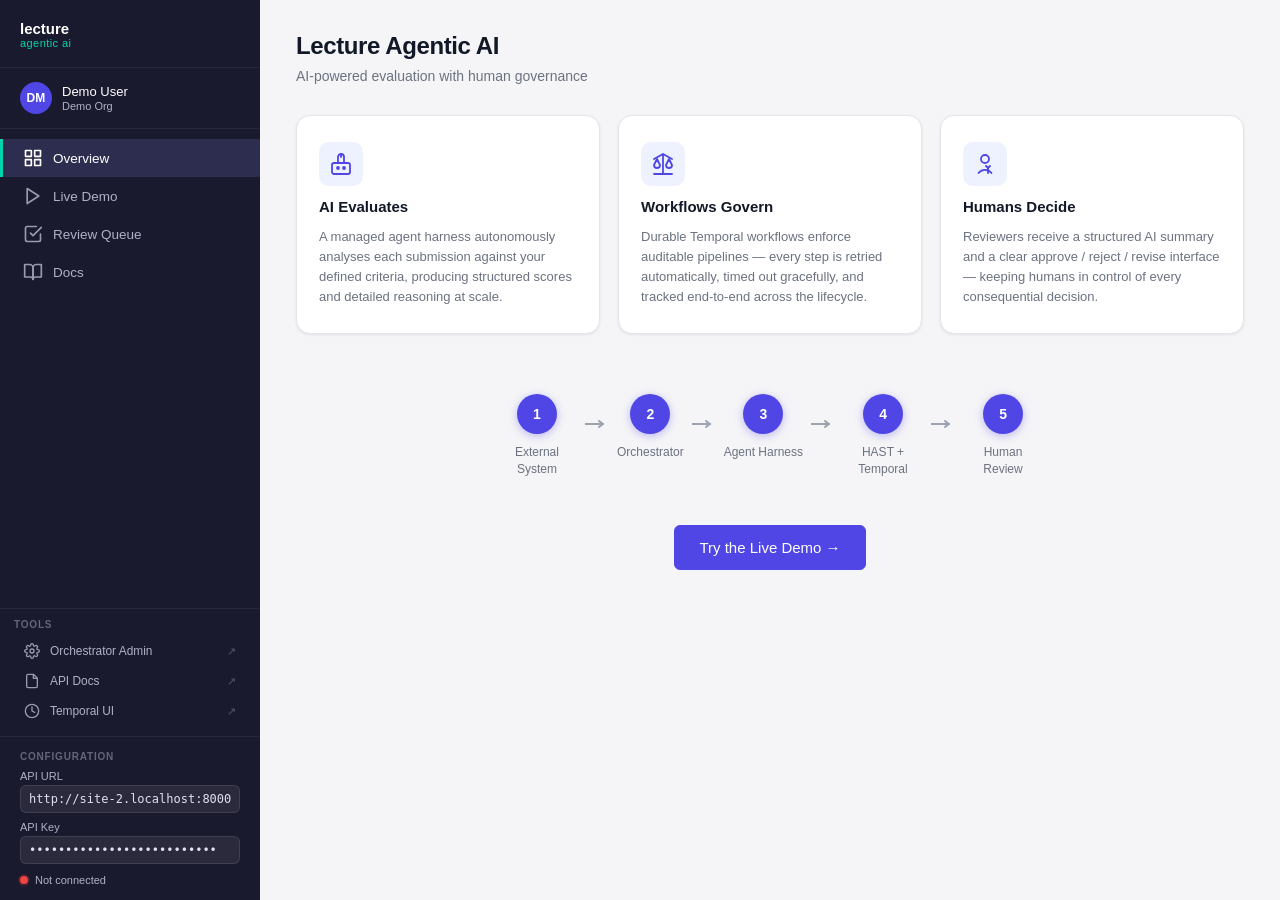
==== commit 9dbd0492: "Initial public release A reference deployment that wires together a demo UI, an orchestrator, a mana" ====
--- a/demo-ui/index.html
+++ b/demo-ui/index.html
@@ -4,7 +4,7 @@
   <meta charset="UTF-8" />
   <meta name="viewport" content="width=device-width, initial-scale=1.0" />
   <title>Lecture Agentic AI</title>
-  <link rel="stylesheet" href="styles.css" />
+  <link rel="stylesheet" href="styles.css?v=2" />
 </head>
 <body>
 
@@ -24,7 +24,7 @@
         <div class="avatar" aria-label="Demo User avatar">DM</div>
         <div class="user-info">
           <span class="user-name">Demo User</span>
-          <span class="user-org">EDT &amp; Partners</span>
+          <span class="user-org">Demo Org</span>
         </div>
       </div>
 
@@ -63,6 +63,26 @@
         </ul>
       </nav>
 
+      <!-- External links -->
+      <div class="sidebar-links">
+        <p class="config-heading">Tools</p>
+        <a class="ext-link" href="https://lecture-agentic-ai.fierro.co.uk:8443/" target="_blank" rel="noopener">
+          <svg class="nav-icon" viewBox="0 0 24 24" fill="none" stroke="currentColor" stroke-width="2" stroke-linecap="round" stroke-linejoin="round"><circle cx="12" cy="12" r="3"/><path d="M19.4 15a1.65 1.65 0 0 0 .33 1.82l.06.06a2 2 0 0 1-2.83 2.83l-.06-.06a1.65 1.65 0 0 0-1.82-.33 1.65 1.65 0 0 0-1 1.51V21a2 2 0 0 1-4 0v-.09A1.65 1.65 0 0 0 9 19.4a1.65 1.65 0 0 0-1.82.33l-.06.06a2 2 0 0 1-2.83-2.83l.06-.06A1.65 1.65 0 0 0 4.68 15a1.65 1.65 0 0 0-1.51-1H3a2 2 0 0 1 0-4h.09A1.65 1.65 0 0 0 4.6 9a1.65 1.65 0 0 0-.33-1.82l-.06-.06a2 2 0 0 1 2.83-2.83l.06.06A1.65 1.65 0 0 0 9 4.68a1.65 1.65 0 0 0 1-1.51V3a2 2 0 0 1 4 0v.09a1.65 1.65 0 0 0 1 1.51 1.65 1.65 0 0 0 1.82-.33l.06-.06a2 2 0 0 1 2.83 2.83l-.06.06A1.65 1.65 0 0 0 19.4 9a1.65 1.65 0 0 0 1.51 1H21a2 2 0 0 1 0 4h-.09a1.65 1.65 0 0 0-1.51 1z"/></svg>
+          <span class="nav-text">Orchestrator Admin</span>
+          <span class="ext-arrow">&#8599;</span>
+        </a>
+        <a class="ext-link" id="linkApi" href="https://lecture-agentic-ai.fierro.co.uk:2096/docs" target="_blank" rel="noopener">
+          <svg class="nav-icon" viewBox="0 0 24 24" fill="none" stroke="currentColor" stroke-width="2" stroke-linecap="round" stroke-linejoin="round"><path d="M14 2H6a2 2 0 0 0-2 2v16a2 2 0 0 0 2 2h12a2 2 0 0 0 2-2V8z"/><polyline points="14 2 14 8 20 8"/></svg>
+          <span class="nav-text">API Docs</span>
+          <span class="ext-arrow">&#8599;</span>
+        </a>
+        <a class="ext-link" href="https://lecture-agentic-ai.fierro.co.uk:2087/" target="_blank" rel="noopener">
+          <svg class="nav-icon" viewBox="0 0 24 24" fill="none" stroke="currentColor" stroke-width="2" stroke-linecap="round" stroke-linejoin="round"><circle cx="12" cy="12" r="10"/><polyline points="12 6 12 12 16 14"/></svg>
+          <span class="nav-text">Temporal UI</span>
+          <span class="ext-arrow">&#8599;</span>
+        </a>
+      </div>
+
       <!-- Config / connection -->
       <div class="sidebar-config">
         <p class="config-heading">Configuration</p>
@@ -107,7 +127,7 @@
               </svg>
             </div>
             <h2 class="hero-card-title">AI Evaluates</h2>
-            <p>A Hermes language agent autonomously analyses submissions against your defined criteria, producing structured scores and detailed reasoning at scale.</p>
+            <p>A managed agent harness autonomously analyses each submission against your defined criteria, producing structured scores and detailed reasoning at scale.</p>
           </article>
 
           <article class="hero-card" role="listitem">
@@ -118,8 +138,8 @@
                 <path d="M18 7l-3 6a3 3 0 0 0 6 0L18 7z"/><line x1="3" y1="22" x2="21" y2="22"/>
               </svg>
             </div>
-            <h2 class="hero-card-title">Temporal Governs</h2>
-            <p>Temporal workflows enforce durable, auditable pipelines — every step is retried automatically, timed out gracefully, and tracked end-to-end across the entire lifecycle.</p>
+            <h2 class="hero-card-title">Workflows Govern</h2>
+            <p>Durable Temporal workflows enforce auditable pipelines — every step is retried automatically, timed out gracefully, and tracked end-to-end across the lifecycle.</p>
           </article>
 
           <article class="hero-card" role="listitem">
@@ -138,7 +158,7 @@
         <!-- /hero-cards -->
 
         <!-- Flow diagram -->
-        <div class="flow-diagram" role="img" aria-label="Pipeline flow: External System to Paperclip to Hermes Agent to HAST plus Temporal to Human Review">
+        <div class="flow-diagram" role="img" aria-label="Pipeline flow: External System to Orchestrator to Agent Harness to HAST plus Temporal to Human Review">
           <div class="flow-step">
             <div class="flow-number" aria-hidden="true">1</div>
             <div class="flow-label">External System</div>
@@ -150,7 +170,7 @@
           </div>
           <div class="flow-step">
             <div class="flow-number" aria-hidden="true">2</div>
-            <div class="flow-label">Paperclip</div>
+            <div class="flow-label">Orchestrator</div>
           </div>
           <div class="flow-arrow" aria-hidden="true">
             <svg viewBox="0 0 24 8" fill="none" stroke="currentColor" stroke-width="2" stroke-linecap="round" stroke-linejoin="round">
@@ -159,7 +179,7 @@
           </div>
           <div class="flow-step">
             <div class="flow-number" aria-hidden="true">3</div>
-            <div class="flow-label">Hermes Agent</div>
+            <div class="flow-label">Agent Harness</div>
           </div>
           <div class="flow-arrow" aria-hidden="true">
             <svg viewBox="0 0 24 8" fill="none" stroke="currentColor" stroke-width="2" stroke-linecap="round" stroke-linejoin="round">
@@ -415,8 +435,8 @@
             <p>Services will be available at:</p>
             <ul class="docs-list">
               <li><strong>Demo UI</strong> — <code>http://localhost:3200</code></li>
-              <li><strong>Paperclip Admin</strong> — <code>http://localhost:3100</code></li>
-              <li><strong>HAST API</strong> — <code>http://localhost:8000</code></li>
+              <li><strong>Orchestrator Admin</strong> — <code>http://localhost:3100</code></li>
+              <li><strong>HAST API + Swagger</strong> — <code>http://localhost:8000/docs</code></li>
               <li><strong>Temporal UI</strong> — <code>http://localhost:8233</code></li>
             </ul>
           </div>
@@ -473,8 +493,8 @@
             <p>The platform separates AI evaluation from human governance:</p>
             <ol class="docs-list">
               <li><strong>External System</strong> — LMS, portal, or API sends a submission</li>
-              <li><strong>Paperclip</strong> — Creates issue, triggers agent heartbeat</li>
-              <li><strong>Hermes Agent</strong> — Evaluates using AI (GLM-5), produces structured feedback</li>
+              <li><strong>Orchestrator</strong> — Creates an issue, triggers the agent's next heartbeat</li>
+              <li><strong>Agent Harness</strong> — Runs the LLM evaluation (GLM-5) and produces structured feedback</li>
               <li><strong>HAST + Temporal</strong> — Durable workflow waits for human approval (up to 7 days)</li>
               <li><strong>Human Review</strong> — Approve, reject, or request revision</li>
             </ol>
@@ -507,6 +527,6 @@
     <!-- Toasts injected by app.js -->
   </div>
 
-  <script src="app.js"></script>
+  <script src="app.js?v=2"></script>
 </body>
 </html>
--- a/demo-ui/styles.css
+++ b/demo-ui/styles.css
@@ -225,6 +225,40 @@
   opacity: 1;
 }
 
+/* External links */
+.sidebar-links {
+  padding: 10px 14px;
+  border-top: 1px solid rgba(255, 255, 255, 0.06);
+}
+.sidebar-links .config-heading {
+  margin-bottom: 6px;
+}
+.ext-link {
+  display: flex;
+  align-items: center;
+  gap: 10px;
+  padding: 7px 10px;
+  border-radius: var(--radius-sm);
+  color: var(--sidebar-text);
+  text-decoration: none;
+  font-size: 0.85rem;
+  transition: background var(--transition), color var(--transition);
+}
+.ext-link:hover {
+  background: var(--sidebar-hover);
+  color: #fff;
+}
+.ext-link .nav-icon {
+  width: 16px;
+  height: 16px;
+  flex-shrink: 0;
+}
+.ext-link .ext-arrow {
+  margin-left: auto;
+  font-size: 0.75rem;
+  opacity: 0.4;
+}
+
 /* Config section */
 .sidebar-config {
   padding: 14px 20px;
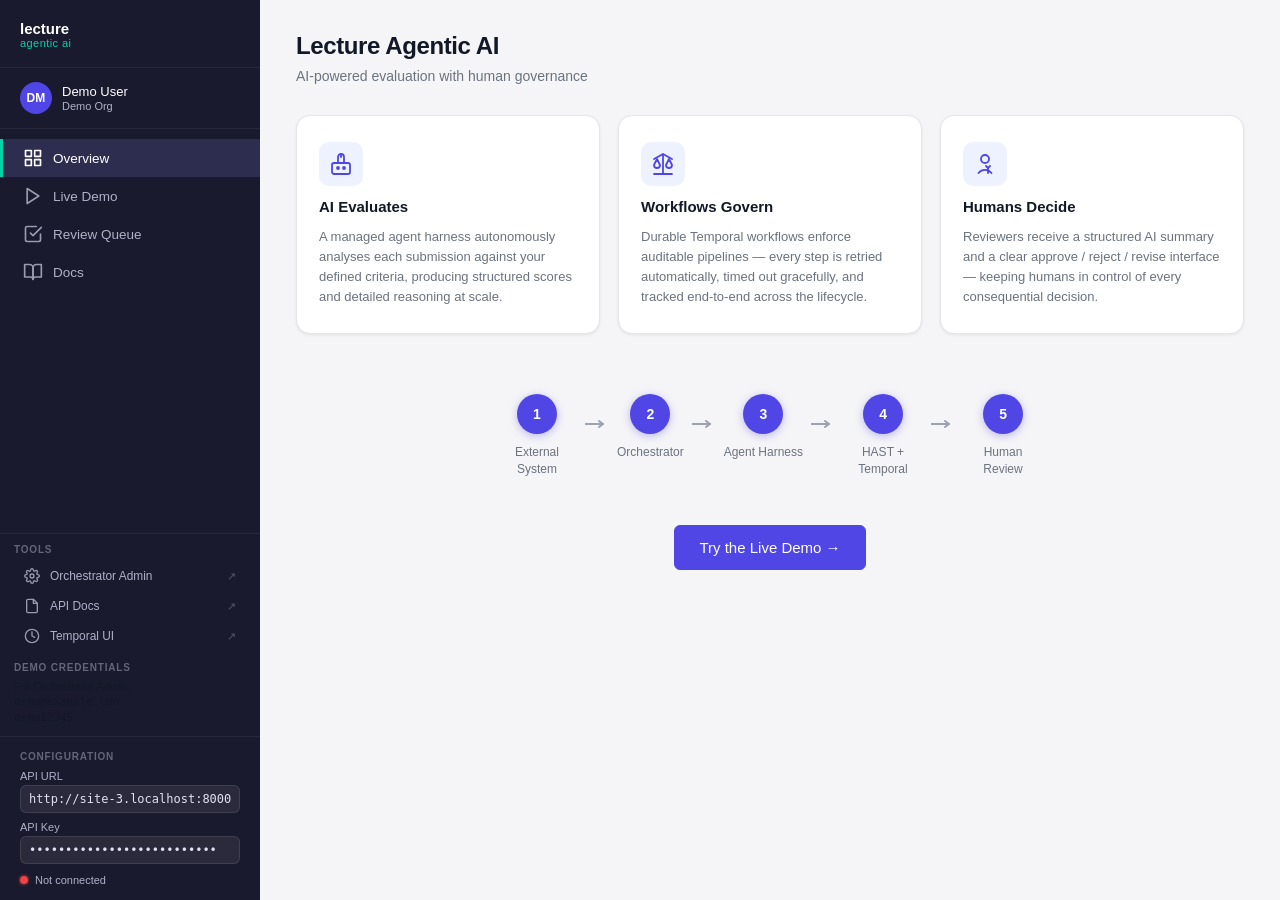
==== commit 7aa4f3be: "feat: auto-provision demo orchestrator account on first boot The Orchestrator Admin requires a sign-" ====
--- a/demo-ui/index.html
+++ b/demo-ui/index.html
@@ -81,6 +81,12 @@
           <span class="nav-text">Temporal UI</span>
           <span class="ext-arrow">&#8599;</span>
         </a>
+        <p class="config-heading" style="margin-top:0.75rem">Demo credentials</p>
+        <p style="font-size:0.78rem;line-height:1.45;opacity:0.78;margin:0">
+          For Orchestrator Admin:<br/>
+          <code>demo@example.com</code><br/>
+          <code>demo12345</code>
+        </p>
       </div>
 
       <!-- Config / connection -->
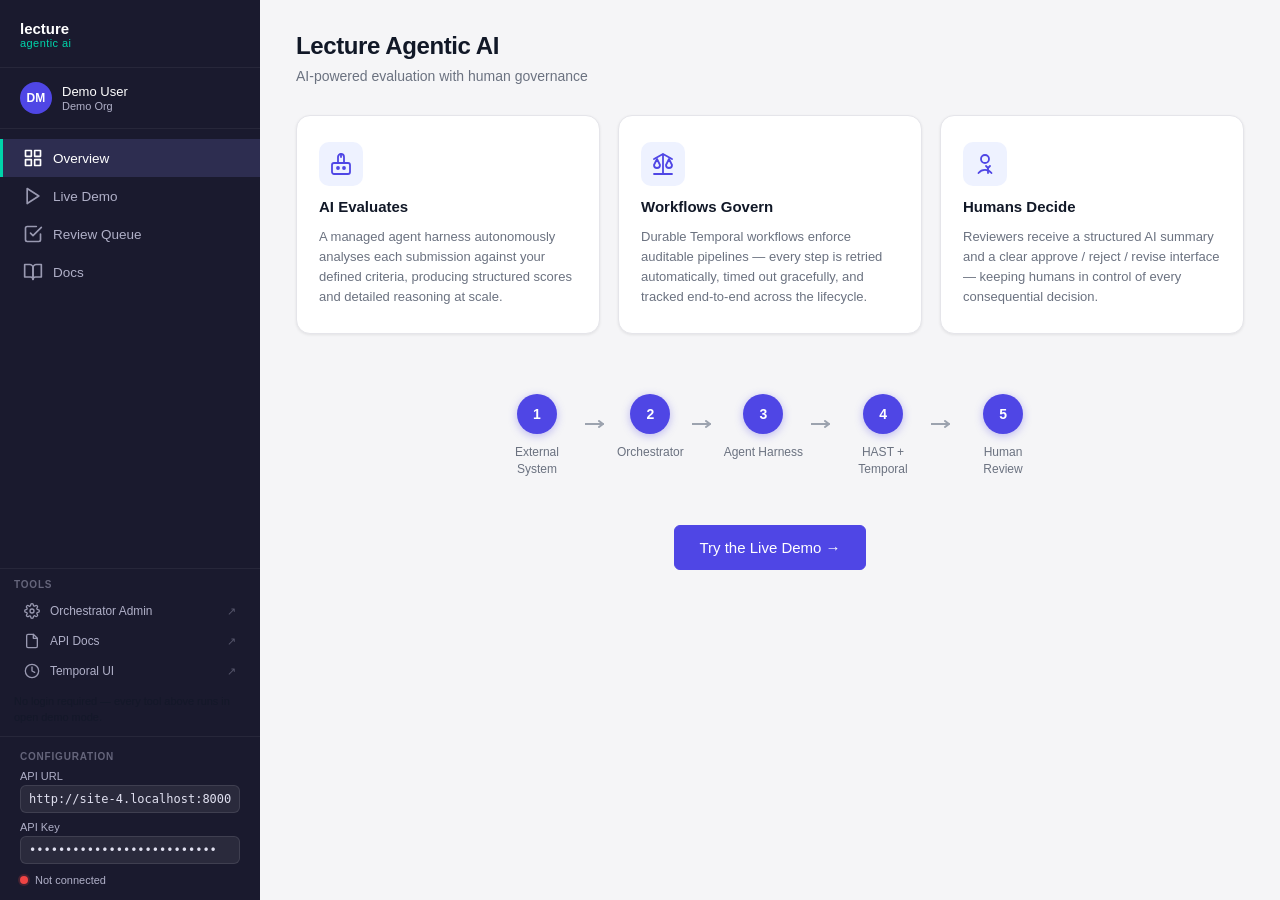
==== commit a5ffdfb5: "feat: switch orchestrator to local_trusted (no login required) Paperclip exposes two deployment mode" ====
--- a/demo-ui/index.html
+++ b/demo-ui/index.html
@@ -81,11 +81,8 @@
           <span class="nav-text">Temporal UI</span>
           <span class="ext-arrow">&#8599;</span>
         </a>
-        <p class="config-heading" style="margin-top:0.75rem">Demo credentials</p>
-        <p style="font-size:0.78rem;line-height:1.45;opacity:0.78;margin:0">
-          For Orchestrator Admin:<br/>
-          <code>demo@example.com</code><br/>
-          <code>demo12345</code>
+        <p style="font-size:0.78rem;line-height:1.45;opacity:0.65;margin:0.6rem 0 0">
+          No login required — every tool above runs in open demo mode.
         </p>
       </div>
 
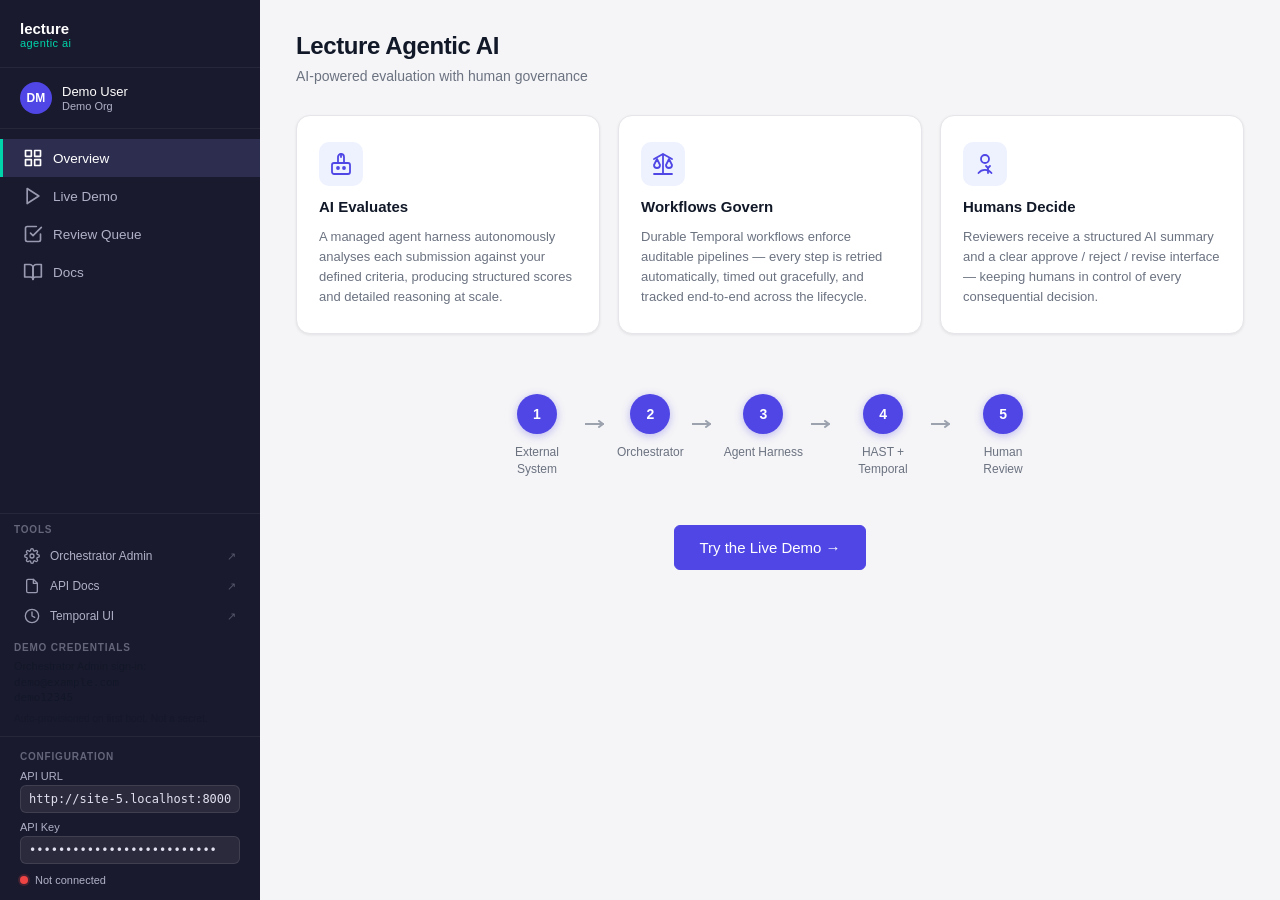
==== commit 384fd7d9: "fix: revert to authenticated mode + show demo creds (local_trusted needs loopback)" ====
--- a/demo-ui/index.html
+++ b/demo-ui/index.html
@@ -81,8 +81,14 @@
           <span class="nav-text">Temporal UI</span>
           <span class="ext-arrow">&#8599;</span>
         </a>
-        <p style="font-size:0.78rem;line-height:1.45;opacity:0.65;margin:0.6rem 0 0">
-          No login required — every tool above runs in open demo mode.
+        <p class="config-heading" style="margin-top:0.75rem">Demo credentials</p>
+        <p style="font-size:0.78rem;line-height:1.45;opacity:0.78;margin:0">
+          Orchestrator Admin sign-in:<br/>
+          <code>demo@example.com</code><br/>
+          <code>demo12345</code>
+        </p>
+        <p style="font-size:0.72rem;line-height:1.4;opacity:0.55;margin:0.4rem 0 0">
+          Auto-provisioned on first boot. Not a secret.
         </p>
       </div>
 
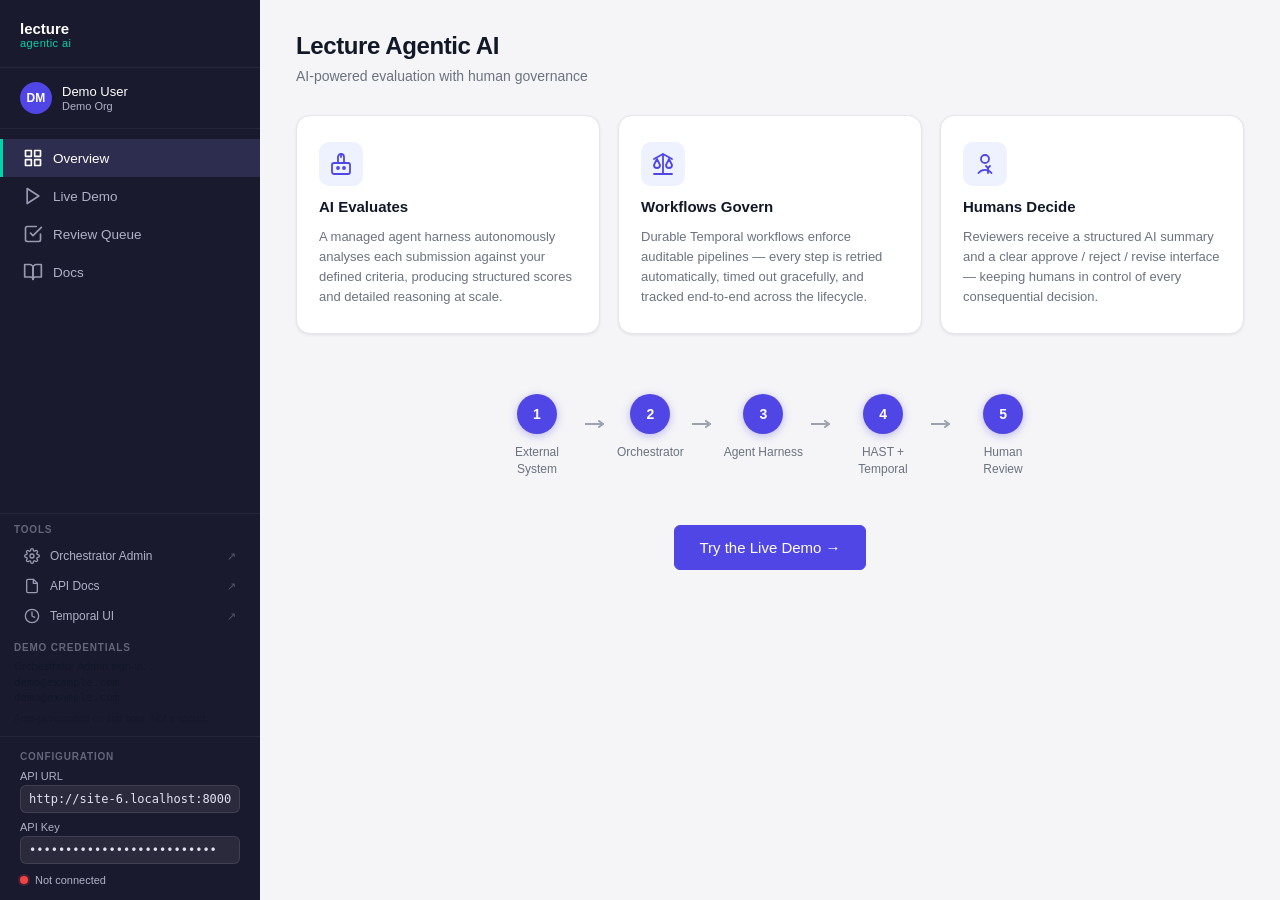
==== commit 0de64eed: "feat(demo-creds): use demo@example.com as both email and password" ====
--- a/demo-ui/index.html
+++ b/demo-ui/index.html
@@ -85,7 +85,7 @@
         <p style="font-size:0.78rem;line-height:1.45;opacity:0.78;margin:0">
           Orchestrator Admin sign-in:<br/>
           <code>demo@example.com</code><br/>
-          <code>demo12345</code>
+          <code>demo@example.com</code>
         </p>
         <p style="font-size:0.72rem;line-height:1.4;opacity:0.55;margin:0.4rem 0 0">
           Auto-provisioned on first boot. Not a secret.
